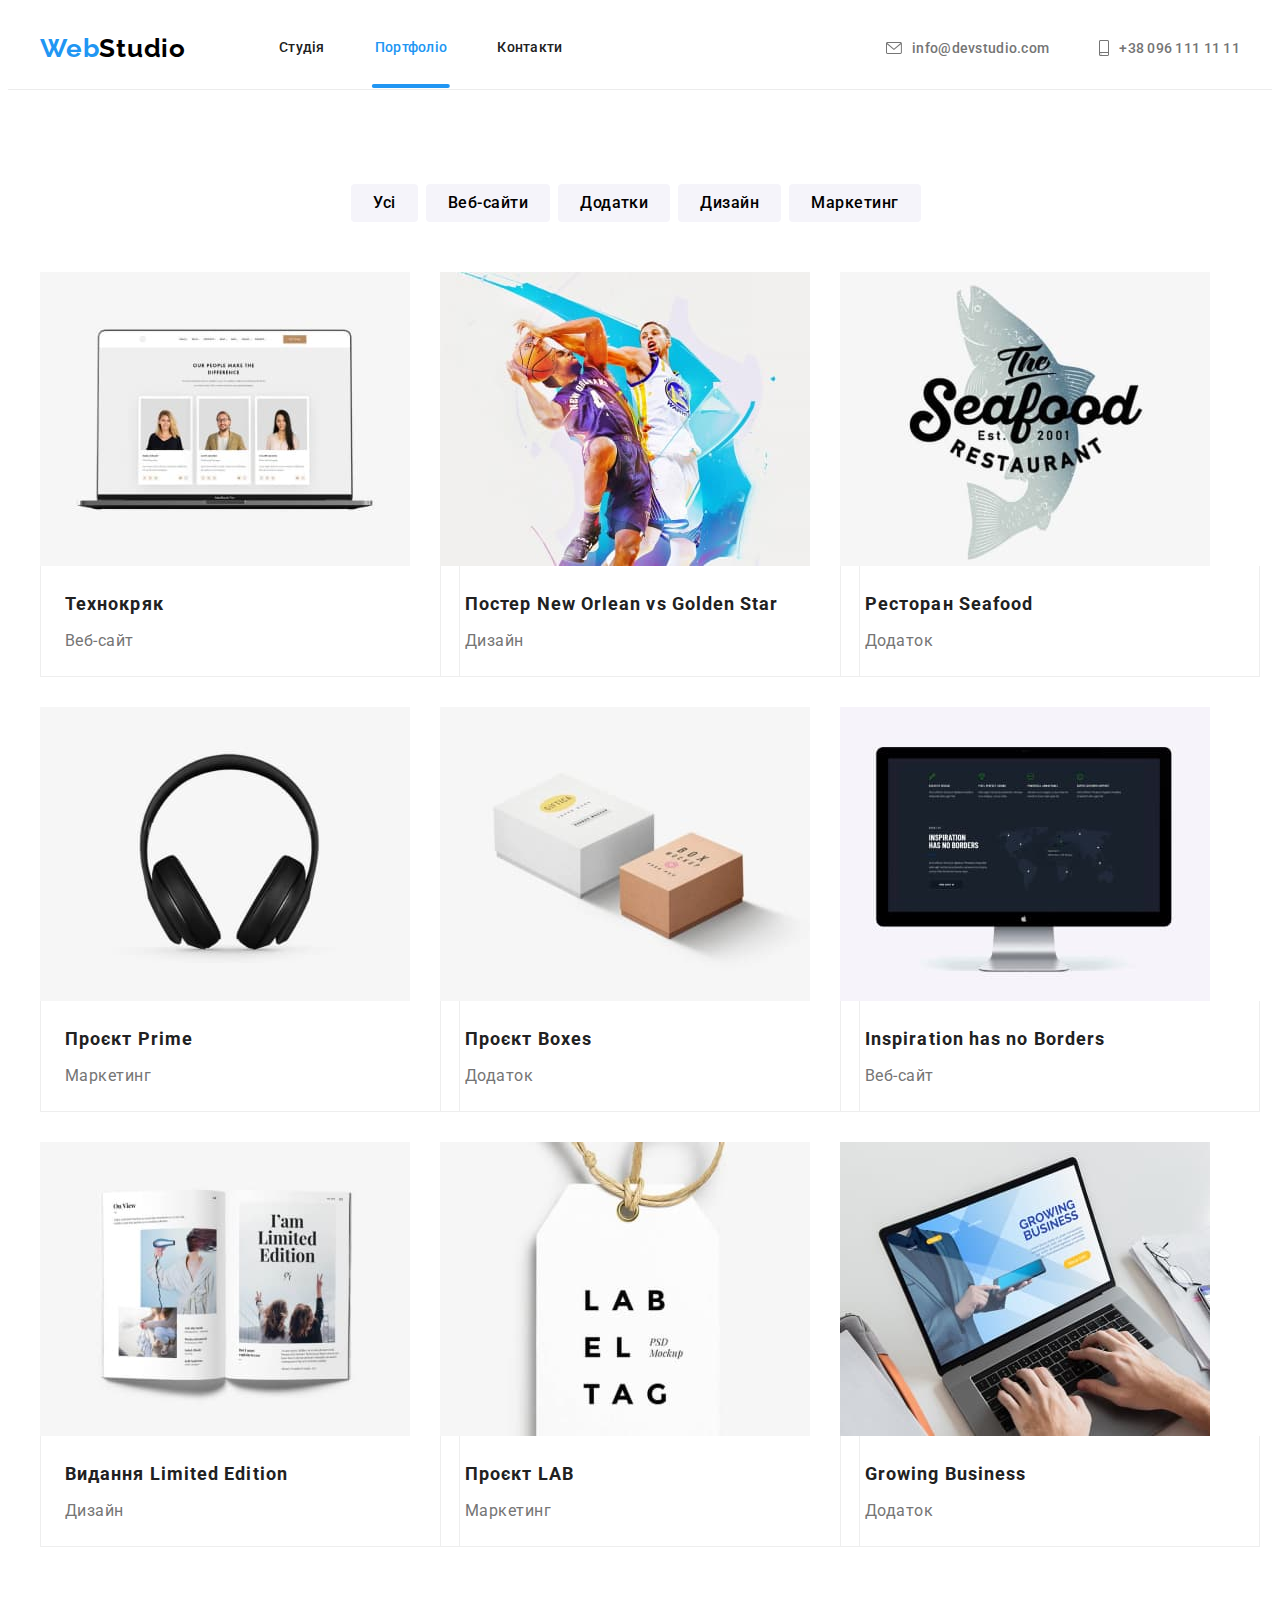
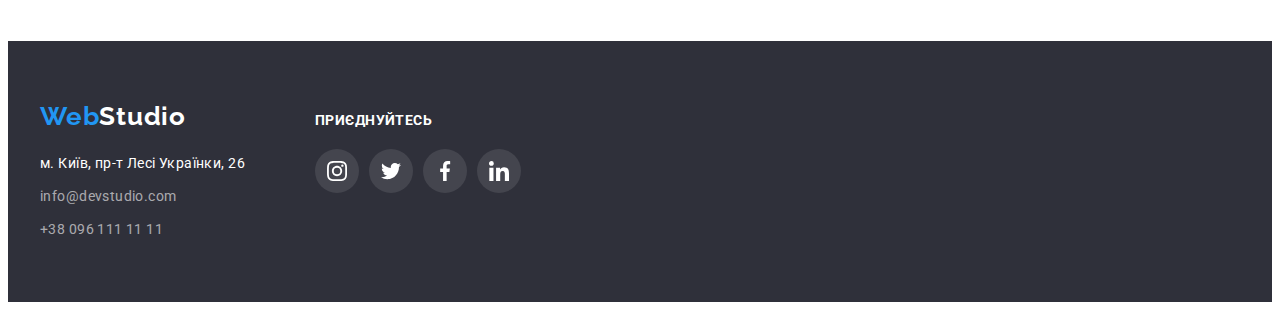
==== portfolio.html @ 520a8cf4 "Initial commit" ====
<!DOCTYPE html>
<html lang="uk">
<head>
    <meta charset="UTF-8">
    <meta http-equiv="X-UA-Compatible" content="IE=edge">
    <meta name="viewport" content="width=device-width, initial-scale=1.0">
    <title>Портфоліо</title>
    <link rel="stylesheet" href="https://cdnjs.cloudflare.com/ajax/libs/modern-normalize/1.1.0/modern-normalize.min.css" integrity="sha512-wpPYUAdjBVSE4KJnH1VR1HeZfpl1ub8YT/NKx4PuQ5NmX2tKuGu6U/JRp5y+Y8XG2tV+wKQpNHVUX03MfMFn9Q==" crossorigin="anonymous" referrerpolicy="no-referrer" />
    <link rel="preconnect" href="https://fonts.gstatic.com" crossorigin>
    <link href="https://fonts.googleapis.com/css2?family=Raleway:wght@700&family=Roboto:wght@400;500;700;900&display=swap" rel="stylesheet">
    <link rel="stylesheet" href="./css/style.css">
</head>
<body>
     <!--------HEADER-------->
<header class="header ">
    <div class="header-container container">
<nav class="nav-container">
<a href="" lang="en" class="link logo"><span class="logo-part">Web</span>Studio</a>
<ul class="list list-nav">
    <li class="list-nav-item"><a href="./index.html" class="link header-link">Студія</a></li>
    <li class="list-nav-item"><a href="./portfolio.html" class="link header-link current">Портфоліо</a></li>
    <li class="list-nav-item"><a href="" class="link header-link ">Контакти</a></li>
</ul>
</nav>
<ul class="list list-header">
    <li class="list-header-item"><a href="mailto:info@devstudio.com" class="link link-auth">
        <svg class="auth-icon" width="16" height="12" aria-label="іконка envelope"> <use href="./icons.svg#envelope"></use></svg>
        info@devstudio.com</a></li>
    <li class="list-header-item"><a href="tel:+380961111111" class="link link-auth">
        <svg class="telefon-icon" width="10" height="16" aria-label="іконка smartfon"> <use href="./icons.svg#smartphone"></use></svg>
        +38 096 111 11 11</a></li>
</ul>
</div>
</header>
        <main>
            <section class="section filter">
            <div class="container container-portfolio">
    <h1 class="vissualy-hidden">Портфоліо</h1>
    <ul class="list list-filter-btn">
        <li class="item-filter"><button class="button button-portfolio" type="button">Усі</button></li>
        <li class="item-filter"><button class="button button-portfolio" type="button">Веб-сайти</button></li>
        <li class="item-filter"><button class="button button-portfolio" type="button">Додатки</button></li>
        <li class="item-filter"><button class="button button-portfolio" type="button">Дизайн</button></li>
        <li class="item-filter"><button class="button button-portfolio" type="button">Маркетинг</button></li>
    </ul>
    <ul class="list list-filter">
        <li class="list-item-filter">
            <div class="filter-thumb">
            <img class="filter-img" src="./image/portfolio/img1.jpg" alt="Веб-сайт" width="370" height="294">
            <div class="overlay">
                <p class="overlay-text">Ресурс пропонує комплексні пропозиції з різним рівнем функціоналу та сервісів. Все це дозволить відвідувачу отримати вичерпні відомості про компанію чи приватну особу.</p>
            </div>
        </div>
           <div class="card-portfolio">
            <h3 class="filter-caption">Технокряк</h3>
            <p class="filter-text">Веб-сайт</p>
        </div>
        </li>
        <li class="list-item-filter">
            <div class="filter-thumb">
            <img class="filter-img" src="./image/portfolio/img2.jpg" alt="Постер"  width="370" height="294">
            <div class="overlay">
                <p class="overlay-text">Ресурс пропонує комплексні пропозиції з різним рівнем функціоналу та сервісів. Все це дозволить відвідувачу отримати вичерпні відомості про компанію чи приватну особу.</p>
            </div>
        </div>
            <div class="card-portfolio">
            <h3 class="filter-caption">Постер <span lang="en"> New Orlean vs Golden Star </span></h3>
            <p class="filter-text">Дизайн</p>
        </div>
        </li>
        <li class="list-item-filter">
            <div class="filter-thumb">
            <img class="filter-img" src="./image/portfolio/img3.jpg" alt="Емблема"  width="370" height="294">
            <div class="overlay">
                <p class="overlay-text">Ресурс пропонує комплексні пропозиції з різним рівнем функціоналу та сервісів. Все це дозволить відвідувачу отримати вичерпні відомості про компанію чи приватну особу.</p>
            </div>
        </div>
            <div class="card-portfolio">
            <h3 class="filter-caption">Ресторан <span lang="en">Seafood</span></h3>
            <p class="filter-text">Додаток</p>
        </div>
        </li>
        <li class="list-item-filter">
            <div class="filter-thumb">
            <img class="filter-img" src="./image/portfolio/img4.jpg" alt="Навушники"  width="370" height="294">
            <div class="overlay">
                <p class="overlay-text">Ресурс пропонує комплексні пропозиції з різним рівнем функціоналу та сервісів. Все це дозволить відвідувачу отримати вичерпні відомості про компанію чи приватну особу.</p>
            </div>
        </div>
            <div class="card-portfolio">
            <h3 class="filter-caption">Проєкт <span lang="en">Prime</span></h3>
            <p class="filter-text">Маркетинг</p>
        </div>
        </li>
        <li class="list-item-filter">
            <div class="filter-thumb">
            <img class="filter-img" src="./image/portfolio/img5.jpg" alt="Книги" width="370" height="294">
            <div class="overlay">
                <p class="overlay-text">Ресурс пропонує комплексні пропозиції з різним рівнем функціоналу та сервісів. Все це дозволить відвідувачу отримати вичерпні відомості про компанію чи приватну особу.</p>
            </div>
        </div>
            <div class="card-portfolio">
            <h3 class="filter-caption">Проєкт  <span lang="en">Boxes</span></h3>
            <p class="filter-text">Додаток</p>
        </div>
        </li>
        <li class="list-item-filter">
            <div class="filter-thumb">
            <img class="filter-img" src="./image/portfolio/img6.jpg" alt="Монітор" width="370" height="294">
            <div class="overlay">
                <p class="overlay-text">Ресурс пропонує комплексні пропозиції з різним рівнем функціоналу та сервісів. Все це дозволить відвідувачу отримати вичерпні відомості про компанію чи приватну особу.</p>
            </div>
        </div>
            <div class="card-portfolio">
            <h3 class="filter-caption" lang="en">Inspiration has no Borders</h3>
            <p class="filter-text">Веб-сайт</p>
        </div>
        </li>
        <li class="list-item-filter">
            <div class="filter-thumb">
            <img class="filter-img" src="./image/portfolio/img7.jpg" alt="Книга" width="370" height="294">
            <div class="overlay">
                <p class="overlay-text">Ресурс пропонує комплексні пропозиції з різним рівнем функціоналу та сервісів. Все це дозволить відвідувачу отримати вичерпні відомості про компанію чи приватну особу.</p>
            </div>
        </div>
            <div class="card-portfolio">
            <h3 class="filter-caption">Видання <span lang="en">Limited Edition</span></h3>
            <p class="filter-text">Дизайн</p>
       </div>
        </li>
        <li class="list-item-filter">
            <div class="filter-thumb">
            <img class="filter-img" src="./image/portfolio/img8.jpg" alt="Фото" width="370" height="294">
            <div class="overlay">
                <p class="overlay-text">Ресурс пропонує комплексні пропозиції з різним рівнем функціоналу та сервісів. Все це дозволить відвідувачу отримати вичерпні відомості про компанію чи приватну особу.</p>
            </div>
        </div>
            <div class="card-portfolio">
            <h3 class="filter-caption">Проєкт <span lang="en">LAB</span></h3>
            <p class="filter-text">Маркетинг</p>
        </div>
        </li>
        <li class="list-item-filter">
            <div class="filter-thumb">
            <img class="filter-img" src="./image/portfolio/img9.jpg" alt="Ноутбук" width="370" height="294">
            <div class="overlay">
                <p class="overlay-text">Ресурс пропонує комплексні пропозиції з різним рівнем функціоналу та сервісів. Все це дозволить відвідувачу отримати вичерпні відомості про компанію чи приватну особу.</p>
            </div>
        </div>
            <div class="card-portfolio">
            <h3 class="filter-caption" lang="en">Growing Business</h3>
            <p class="filter-text">Додаток</p>
        </div>
        </li>
    </ul>
</div>
</section>
</main>
<!----------FOOTER------->
<footer class="footer">
    <div class="container footer-container">
        <div class="adress-container">
    <a href="./index.html" class="link footer-link" lang="en"> <span class="footer-logo">Web</span>Studio</a>
    <address>
        <ul class="list list-footer">
            <li class="list-footer-item"><a class="link footer-link-nav" href="https://goo.gl/maps/DCdvdgWx7HsUr94s7" rel="noopener noreferrer nofollow">м. Київ, пр-т Лесі Українки, 26</a></li>
            <li class="list-footer-item"><a class="link footer-contact" href="mailto:info@devstudio.com">info@devstudio.com</a></li>
            <li class="list-footer-item"><a class="link footer-contact" href="tel:+380961111111">+38 096 111 11 11</a></li>
        </ul>
    </address>
</div>
    <div class="join">
        <p class="text-join">Приєднуйтесь</p>
        <ul class="list list-join">
                <li class="list-item-join">
                    <a class="link link-join" href="" target="_blank"  rel="noopener noreferrer nofollow" aria-label="іконка instagram" >
                        <svg class="icon-join" width="20" height="20" aria-label="іконка instagram"> <use href="./icons.svg#instagram"></use></svg>
                    </a>
                </li>
                <li class="list-item-join">
                    <a class="link link-join" href="" target="_blank"  rel="noopener noreferrer nofollow" aria-label="іконка twiter" >
                        <svg class="icon-join" width="20" height="20" aria-label="іконка twiter"> <use href="./icons.svg#twiter"></use></svg>
                    </a>
                </li>
                <li class="list-item-join">
                    <a class="link link-join" href="" target="_blank"  rel="noopener noreferrer nofollow" aria-label="іконка facebook" >
                        <svg class="icon-join" width="20" height="20" aria-label="іконка facebook"> <use href="./icons.svg#facebook"></use></svg>
                    </a>
                </li>
                <li class="list-item-join">
                    <a class="link link-join" href="" target="_blank"  rel="noopener noreferrer nofollow" aria-label="іконка linkedin" >
                        <svg class="icon-join" width="20" height="20" aria-label="іконка linkedin"> <use href="./icons.svg#linkedin"></use></svg>
                    </a>
                </li>            
         </ul>
    </div>
</div>
</footer>
</body>
</html>
---- css/style.css ----
:root {
    --text-color-light: #ffffff;
    --text-color-dark: #212121;
    --text-color-paragraf: #757575;
    --frame-color: #2F303A;
    --accent-color: #2196F3;
    }
    
    
    body {
    font-family: 'Roboto'; 
    color: var(--text-color-dark); 
    }
    
    
    /* reset start */
    h1,
    h2,
    h3,
    p {
    margin: 0;
    }
    
    
    .link {
    text-decoration: none;
    }
    
    
    .list {
    list-style: none;
    margin: 0;
    padding: 0;
    }
    
    
    img {
    display: block;
   max-width: 100%; 
    height: auto;
    }
    /* reset end */
    
    
    .section {
    padding-top: 94px;
    padding-bottom: 94px;
    }
    
    .container {
    width: 1200px;
    padding-right: 15px;
    padding-left: 15px;
    margin-left: auto;
    margin-right: auto;
    
   /* outline: 2px solid red;
    outline-offset: -2px;*/
    }
    
    button {
    display: inline-block;
    cursor: pointer;
    border: transparent;
    }
    
    
    /*---------HEADER--------*/
    .header {
        border-bottom: 1px solid #ECECEC;
    }
    .header-container{
    display: flex;
   
    }
    .nav-container{
    display: flex; 
    }
    .logo {
    margin-right: 93px;
    align-items: center;
    padding-top: 25px;
    padding-bottom: 25px;
    
    font-family: 'Raleway';
    font-weight: 700;
    font-size: 26px;
    line-height: 1.19;
    letter-spacing: 0.03em;
    color:#000000; 
    }
    .logo-part {
    color: var(--accent-color);
    }
    .list-nav{
        display: flex;
        align-items: center;
        
        }
    .list-nav-item:not(:first-child){
        margin-left: 50px;
        }
    .header-link {
        display: block;
        padding-top: 32px;
        padding-bottom: 32px;

    font-weight: 500;
    font-size: 14px;
    line-height: 1.14;
    letter-spacing: 0.02em;
    color: inherit;

    transition: color 250ms cubic-bezier(0.4,0,0.2,1);
    }
     .current{
        position: relative;
        color: var(--accent-color);
     }
    .header-link:hover,
    .header-link:focus,
    .link-auth:hover,
    .link-auth:focus {
    color: var(--accent-color);
    }
    .current::after{
        content:'';
        position: absolute;
        left: 50%;
        bottom:0;
        transform: translateX(-50%);
        
        display: block;
        width: 108%;
        height: 4px;
        background-color: var(--accent-color);
        border-radius: 2px; 
    }
    .list-header{
    display: flex;
    margin-left: auto;
   align-items: center;

    }
    
    .list-header-item:not(:first-child){
        margin-left: 50px;  
    }
    .list-header-item{
        display: block; 
        align-items: center; 
    }
    
    .link-auth {
    display: flex;   
    padding-top: 32px;
    padding-bottom: 32px;
    align-items: center;
    gap: 10px; 

    font-weight: 500;
    font-size: 14px;
    line-height: 1.14px;
    letter-spacing: 0.02em;
    color: var(--text-color-paragraf);
    }
    .auth-icon{
        fill:currentColor;
    }
    .telefon-icon{
        fill:currentColor;
    }
    
    /*------------HERO-----------*/
    .hero{
        height: 600px;
        max-width: 1600px;
        margin: 0 auto;
        padding-top: 200px;
        padding-bottom: 200px;
        background-image: linear-gradient(to right, rgba(47, 48, 58, 0.4), rgba(47, 48, 58, 0.4)), url(../image/background/img.jpg);
        background-position: center;
        background-repeat: no-repeat;
        background-size: cover;
        background-color: var(--frame-color);   
    }
    .hero-side {
        text-align: center;
    }
    .hero-title {
    margin-bottom: 30px;
    width: 696px;
    margin-right: auto;
    margin-left: auto;
    
    font-weight: 900;
    font-size: 44px;
    line-height: 1.36;
    letter-spacing: 0.06em;
    text-transform: uppercase;
    color: var(--text-color-light); 
    }
    .hero-button {
    border-radius: 4px;
    padding: 10px 32px;
    min-width: 216px;
    border: transparent;
    
    font-family: inherit;
    font-weight: 700;
    font-size: 16px;
    line-height: 1.88;
    align-items: center;
    text-align: center;
    letter-spacing: 0.06em;
    color:var(--text-color-light);
    background:var(--accent-color);

    transition: box-shadow 250ms cubic-bezier(0.4,0,0.2,1);
    }
    .hero-button:hover,
    .hero-button:focus{
    box-shadow: 0px 4px 4px rgba(0, 0, 0, 0.15);
    }
    
    /*------FEATURE---------*/
    .feature {
        padding-bottom: 0;
    }
    .feature-container {
    display: flex;
    }
    .vissualy-hidden{
    position: absolute;
    white-space: nowrap;
    width: 1px;
    height: 1px;
    overflow: hidden;
    border: 0;
    padding: 0;
    clip: rect(0 0 0 0);
    clip-path: inset(50%);
    margin: -1px;
    }
    .list-feature{
    display: flex;
    }
    .list-item-feature{
    width: 270px;
    }
    .list-item-feature:not(:first-child){
    margin-left: 30px;
    }
.feauture-icon{
    display: flex;
    width: 270px;
    height: 120px;
background-color: #F5F4FA;
margin-bottom: 30px;
align-items: center;
justify-content: center;
}

    .item-title-feature {
    margin-bottom: 10px;

    font-size: 14px;
    line-height: 1.14;
    letter-spacing: 0.03em;
    text-transform: uppercase;
    }
    .item-text-feature {
    font-size: 14px;
    line-height: 1.71;
    letter-spacing: 0.03em;
    color: var(--text-color-paragraf);
    }
    
    
    /*-------WORK----------*/
    
    .section-title {
    font-size: 36px;
    line-height: 1.14;
    text-align: center;
    letter-spacing: 0.03em;
    }
    .title-work{
    margin-bottom: 50px;
    }
    .list-work{
    display: flex;
    gap:30px;
    }
.list-item-work{
    position: relative;
    width: 370px;
    
}
.overlay-work{
    position: absolute;
    bottom: 0;
width: 100%;
height: 70px;

display: flex;
align-items: center;
justify-content: center;

background-color: rgba(47, 48, 58, 0.8);;

transition: box-shadow 250ms cubic-bezier(0.4,0,0.2,1), border 250ms cubic-bezier(0.4,0,0.2,1);
}
.overlay-work:hover,
.overlay-work:focus{
    border: 1px solid #000000;
    box-shadow: 0px 4px 4px rgba(0, 0, 0, 0.25);
}
.overlay-work-text{
    font-weight: 700;
    font-size: 14px;
    line-height: 1.14;
    text-align: center;
    letter-spacing: 0.03em;
    text-transform: uppercase;
    color: var(--text-color-light);
    
}
    
    /*--------OUR TEAM--------*/
    .ourteam{
    background-color: #F5F4FA;
    }
    
    .title-ourteam{
    margin-bottom: 50px;
    }
    .list-ourteam{
    display: flex;
    flex-wrap: wrap;
    }
    .list-item-ourteam{
   box-shadow: 0px 4px 4px rgba(0, 0, 0, 0.25);
}
    .card-ourteam{
    padding-top: 30px; 
    padding-bottom: 30px; 
    align-items: center;
        justify-content: center;
        background-color: var(--text-color-light);
    }
    .list-item-ourteam{
        width: 270px;
        border: 1px solid rgba(0, 0, 0, 0.12);  
    border-top: none;
    }
    .list-item-ourteam:not(:first-child){
    margin-left: 30px;
    }
    .item-caption-ourteam {
    margin-bottom: 10px;
    
    font-weight: 500;
    font-size: 16px;
    line-height: 1.19;
    text-align: center;
    letter-spacing: 0.03em;
    }
    .item-text-ourteam{
        margin-bottom:16px;

    font-size: 16px;
    line-height: 1.19;
    text-align: center;
    letter-spacing: 0.03em;
    color: var(--text-color-paragraf); 
    }
    .list-link{
        width: 206px;
        display: flex;
        gap: 10px;
        align-items: center;
        justify-content: center;
        margin: auto;
    }
    .list-item-link{
        width: 44px;
        height: 44px; 
    }
    .link-link{
        display: flex;
        width: 100%;
        height: 100%;
        
        /* background-color: #ffffff; */
        border-radius: 50%;
        align-items: center;
        justify-content: center;
        color:#AFB1B8;
        
        transition: background-color 250ms cubic-bezier(0.4,0,0.2,1), color 250ms cubic-bezier(0.4,0,0.2,1);
    }
    .link-link:hover,
    .link-link:focus{
        background-color: var(--accent-color);
        color: var(--text-color-light);
    }

    .icon-team{
        fill:currentColor;
    }
    /* -------CLIENT------ */
.title-client{
    margin-bottom: 50px;
}

.list-client{
    display: flex;
    gap: 30px;
    align-items: center;
    justify-content: center;
}
.list-item-client{
    display:inline-flex;
    width: 170px;
    height: 92px;
}
.link-client{
    display: flex;
    width: 100%;
    height: 100%;
    border: 1px solid #AFB1B8;
    border-radius: 4px;
    align-items: center;
    justify-content: center; 
    color: #AFB1B8;

    transition: color 250ms cubic-bezier(0.4,0,0.2,1), border 250ms cubic-bezier(0.4,0,0.2,1);
}
.icon-client{
    fill:currentColor;
}
.link-client:hover,
.link-client:focus{
    border: 1px solid #2196F3;
color:#2196F3;
}
    /*-----FOOTER---------*/
    .footer{
    background: var(--frame-color);
    padding-top: 60px;
    padding-bottom: 60px;
    }
    .footer-container{
        display: flex;
        align-items: baseline;
    }
    /* .adress-container{
        width: 271px;
    } */
    .footer-link {
    display: inline-block;
    margin-bottom: 20px;
    
    font-family: 'Raleway';
    font-weight: 700;
    font-size: 26px;
    line-height: 1.19;
    letter-spacing: 0.03em;
    color: var(--text-color-light);
    }
    .footer-logo {
    color: var(--accent-color);
    }
    .list-footer-item:not(:last-child){
    margin-bottom: 9px;
    }
    .footer-link-nav {
    font-style: normal;
    font-size: 14px;
    line-height: 1.71;
    letter-spacing: 0.03em;
    color:var(--text-color-light);
    }
    
    .footer-contact {
    font-style: normal;
    font-size: 14px;
    line-height: 1.71;
    letter-spacing: 0.03em;
    color: rgba(255, 255, 255, 0.6);
    }
    .join{
        margin-left: 70px;
    }
    .text-join{
        margin-bottom: 20px;
        
    font-weight: 700;
    font-size: 14px;
    line-height: 1.14;
    letter-spacing: 0.03em;
    text-transform: uppercase;
    color: var(--text-color-light);
    }
    .list-join{
        display: flex;
        gap: 10px;
        align-items: center;    
    }
    .list-item-join{
        width: 44px;
        height: 44px;
    }
    .link-join{
        display: flex; 
       width: 100%;
       height: 100%;
        background: rgba(255, 255, 255, 0.1);
        border-radius: 50%;
        align-items: center;
        justify-content: center; 
        color:#FFFFFF;

        transition:background-color 250ms cubic-bezier(0.4,0,0.2,1);
    }
    .link-join:hover,
    .link-join:focus{
        background-color: var(--accent-color);
    }
    .icon-join{
        fill:currentColor;
    }

    /*---------MODAL WINDOW------------*/
    .backdrop{
        position: fixed;
        top: 0;
        left: 0;
        width: 100%;
        height: 100%;
        background-color: rgba(0, 0, 0, 0.2);
        backdrop-filter: blur(2px);
        box-shadow: 0px 4px 4px rgba(0, 0, 0, 0.25);
        opacity: 1;
        transition: opacity 250ms cubic-bezier(0.4,0,0.2,1), visibility 250ms cubic-bezier(0.4,0,0.2,1);
    }
    .modal{
        position: absolute;
        top: 50%;
        left: 50%;
        transform: translate(-50%,-50%);
        width: 528px;
        min-height: 581px;
        background-color: var(--text-color-light);
        border-radius: 4px;
    }
    .modal-button{
        position: absolute;
        padding: 6px;
        top: 8px;
        right: 8px;
        width: 30px;
        height: 30px;
        border-radius: 50%;
        border: 1px solid rgba(0, 0, 0, 0.1);
background-color: #FFFFFF;
color:#000000;
    }
    .icon-close{
        fill: currentColor;
    }
    .backdrop.is-hidden{
        opacity: 0;
        visibility: hidden;
        pointer-events: none;
        
    }
    .backdrop.is-hidden.modal{
        opacity: 0;
        transform: translate(-50%,70%);
       
    }

    
    /*---------PORTFOLIO------------*/
   
    .list-filter-btn{
    display: flex;
   justify-content: center;
   margin-bottom: 50px;
    }
    .button-portfolio{
    padding:6px 22px;
   
    font-family: inherit;
    font-weight: 500;
    font-size: 16px;
    line-height: 1.62;
    text-align: center;
    letter-spacing: 0.03em;
    background-color: #F5F4FA;
    border-radius: 4px;

    transition:background-color 250ms cubic-bezier(0.4,0,0.2,1),color 250ms cubic-bezier(0.4,0,0.2,1);
    }
    /* .item-filter:hover,
    .item-filter:focus{
        box-shadow: 0px 3px 1px rgba(0, 0, 0, 0.1), 0px 1px 2px rgba(0, 0, 0, 0.08), 0px 2px 2px rgba(0, 0, 0, 0.12);
    } */
    .item-filter{
    margin-right: 8px;
    }
    
    .button-portfolio:hover,
    .button-portfolio:focus{
    background-color: var(--accent-color);
    color: var(--text-color-light);
    box-shadow: 0px 3px 1px rgba(0, 0, 0, 0.1), 0px 1px 2px rgba(0, 0, 0, 0.08), 0px 2px 2px rgba(0, 0, 0, 0.12);
    }
    .list-filter{
    display: flex;
    flex-wrap: wrap;
    
    }
    .list-item-filter{
       
        width: 370px;
        margin-bottom: 30px;
        margin-right: 30px;

        transition:box-shadow 250ms cubic-bezier(0.4,0,0.2,1);
      
    }
    .list-item-filter:nth-last-child(-n+3){
        margin-bottom: 0px; 
    }
    .list-item-filter:nth-child(3n){
        margin-right: 0px;
    }
    .list-item-filter:hover,
    .list-item-filter:focus{
         box-shadow: 0px 4px 4px rgba(0, 0, 0, 0.25);
    }
    .filter-thumb{
        position: relative;
        overflow: hidden;
    }   
    .overlay{
        position: absolute;
        top: 0;
        left: 0;

        transform:translateY(102%);

        width: 100%;
        height: 100%;
        padding: 63px 24px;
        display: flex;
        align-items: center;
        background-color: rgba(33, 150, 243, 0.9);
        backdrop-filter: blur(2px);

        transition: transform 250ms cubic-bezier(0.4,0,0.2,1);
    }
    .overlay-text{
font-weight: 400;
font-size: 18px;
line-height: 1.56;
letter-spacing: 0.03em;
color: #FFFFFF;

    }
    .list-item-filter:hover .overlay{
        transform:translateY(0); 
          
    }
   .card-portfolio{
    width: 370px;
    padding: 20px 24px; 
    border: 1px solid #EEEEEE;  
    border-top: none;
   }
    
    .filter-caption {
    margin-bottom: 4px;

    font-size: 18px;
    line-height: 2;
    letter-spacing: 0.06em;
    }
    .filter-text {
    font-size: 16px;
    line-height: 1.88;
    letter-spacing: 0.03em;
    color: var(--text-color-paragraf);
    }
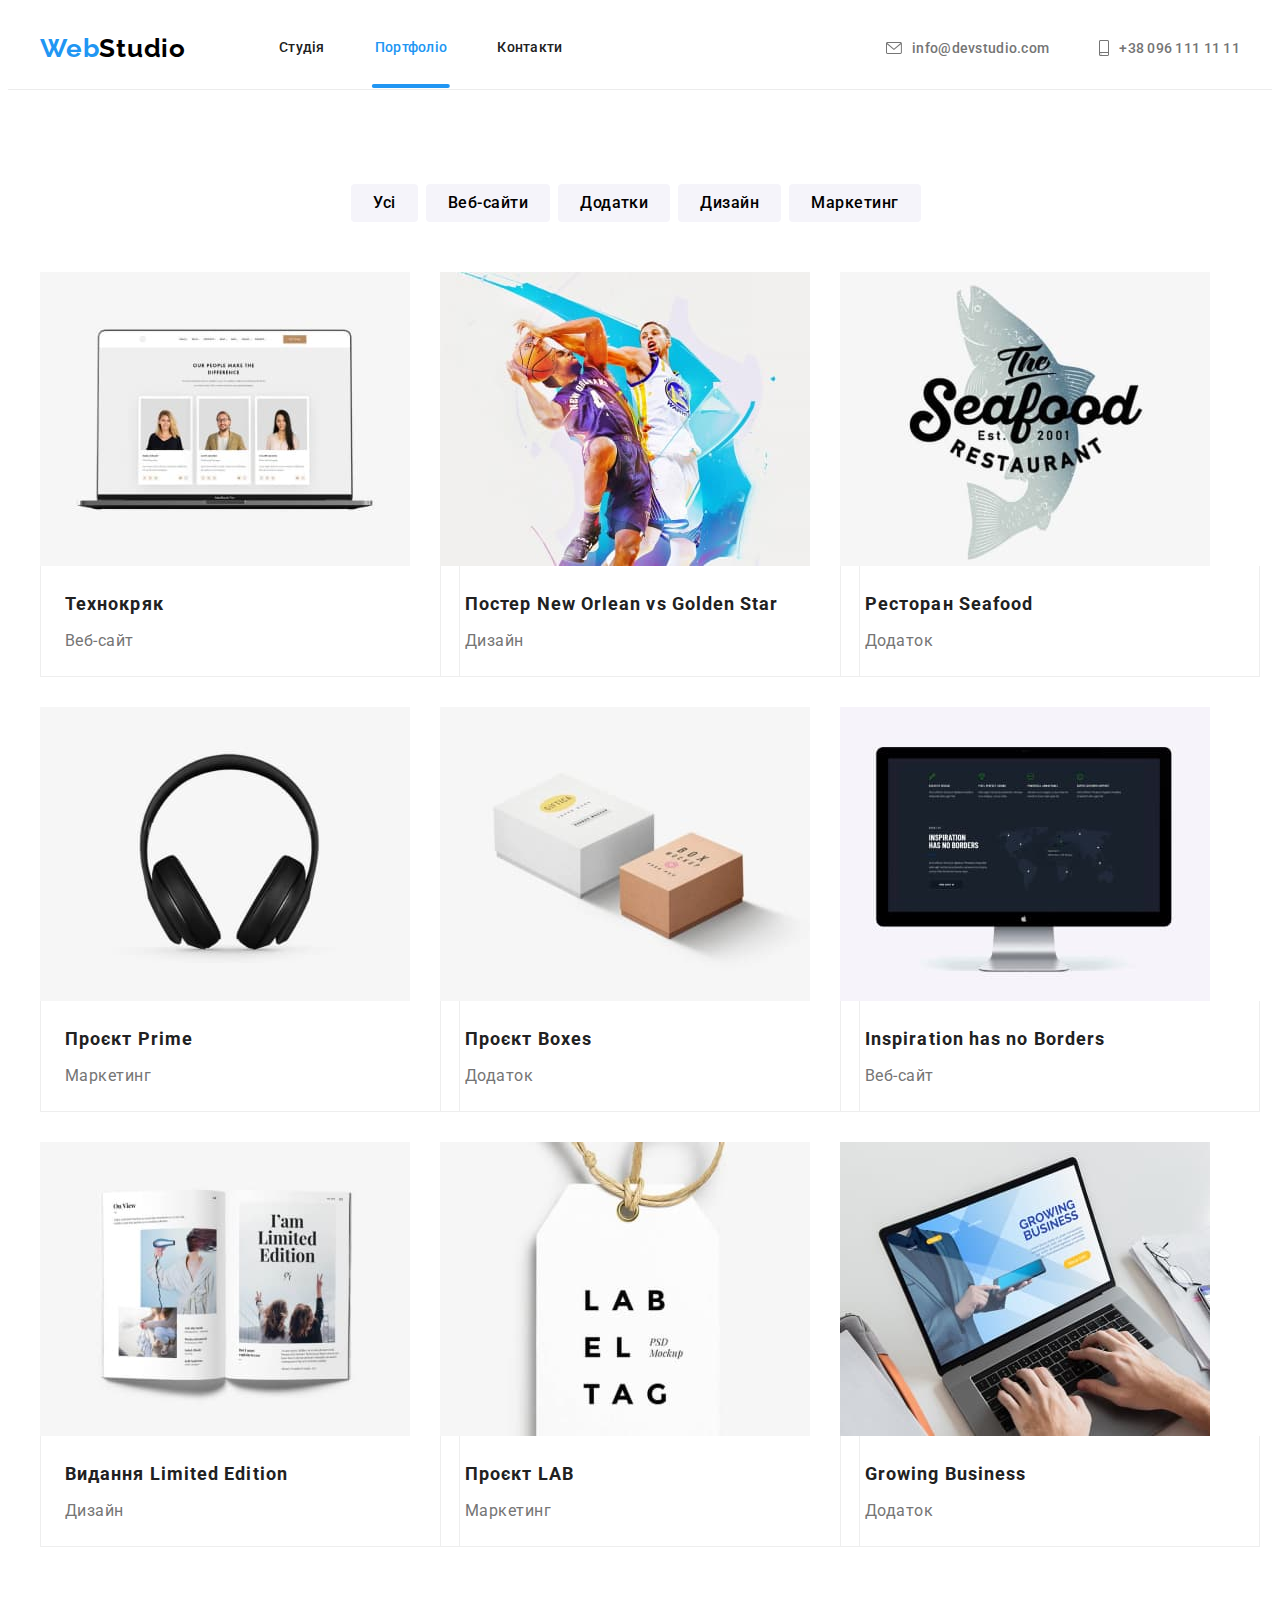
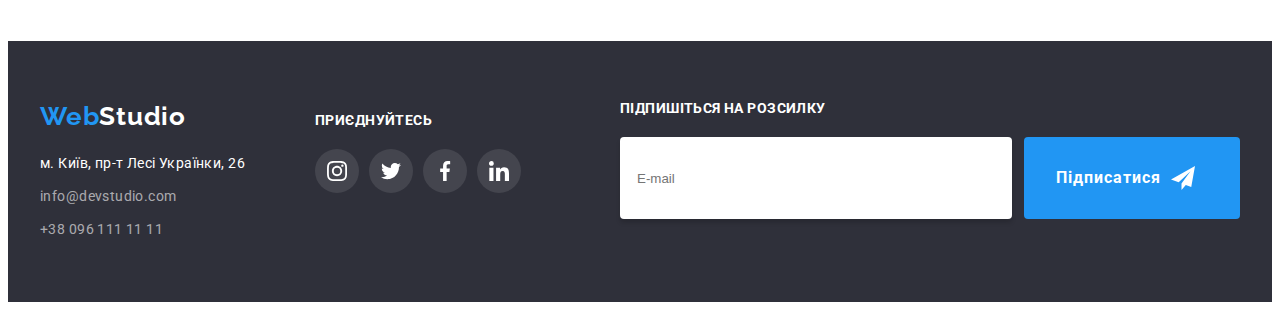
==== commit 54d0c34b: "Чекбокс" ====
--- a/portfolio.html
+++ b/portfolio.html
@@ -194,6 +194,23 @@
                 </li>            
          </ul>
     </div>
+    <div class="container-subscribe">
+        <p class="text-subscribe" >Підпишіться на розсилку</p>
+        <form class="form-subscribe" name="form-subscribe">
+            <label class="group-subscribe">
+            <input  
+                class="field-subscribe" 
+                type="email" 
+                name="user-mail" 
+                placeholder="E-mail"
+                required>
+           <!-- <span class="label-subscribe" lang="en">E-mail</span>  -->
+        </label>
+    <button class="button button-subscribe" type="submit"> Підписатися
+        <svg class="icon-subscribe" width="24" height="24" aria-label="іконка subscribe"> <use href="./icons.svg#icon-icon-send"></use></svg>
+    </button>
+        </form>
+    </div>
 </div>
 </footer>
 </body>
--- a/css/style.css
+++ b/css/style.css
@@ -105,13 +105,13 @@
         padding-top: 32px;
         padding-bottom: 32px;
 
-    font-weight: 500;
-    font-size: 14px;
-    line-height: 1.14;
-    letter-spacing: 0.02em;
-    color: inherit;
-
-    transition: color 250ms cubic-bezier(0.4,0,0.2,1);
+        font-weight: 500;
+        font-size: 14px;
+        line-height: 1.14;
+        letter-spacing: 0.02em;
+        color: inherit;
+
+        transition: color 250ms cubic-bezier(0.4,0,0.2,1);
     }
      .current{
         position: relative;
@@ -452,8 +452,10 @@
     padding-bottom: 60px;
     }
     .footer-container{
+        position: relative;
         display: flex;
         align-items: baseline;
+       
     }
     /* .adress-container{
         width: 271px;
@@ -531,6 +533,64 @@
     .icon-join{
         fill:currentColor;
     }
+    .container-subscribe{
+        position: absolute;
+        right: 15px;
+    }
+    .text-subscribe{ 
+        width: 207px; 
+        margin-bottom: 20px;
+
+        font-weight: 700;
+        font-size: 14px;
+        line-height: 1.14;
+        letter-spacing: 0.03em;
+        text-transform: uppercase;
+        color: #FFFFFF;
+    }
+    .form-subscribe {
+        display: flex;
+        gap: 12px;
+    }
+    .field-subscribe{
+        width: 358px;
+        height: 50px;
+        padding: 15px 16px;
+
+        outline: 1px solid transparent;
+        border: 1px solid rgba(255, 255, 255, 0.3);
+        border-radius: 4px;
+        box-shadow: 0px 4px 4px rgba(0, 0, 0, 0.15);
+    }
+
+    .button-subscribe{
+        gap: 10px;
+        border-radius: 4px;
+        padding: 10px 32px;
+        min-width: 216px;
+        border: transparent;
+
+        font-family: inherit;
+        font-weight: 700;
+        font-size: 16px;
+        line-height: 1.88;
+        display: flex;
+        align-items: center;
+        text-align: center;
+        letter-spacing: 0.06em;
+
+        color:var(--text-color-light);
+        background:var(--accent-color);
+        transition: box-shadow 250ms cubic-bezier(0.4,0,0.2,1);
+    }
+    .button-subscribe:hover,
+    .button-subscribe:focus{
+        box-shadow: 0px 4px 4px rgba(0, 0, 0, 0.15);
+    }
+    .icon-subscribe{
+        fill: currentColor;
+    }
+
 
     /*---------MODAL WINDOW------------*/
     .backdrop{
@@ -549,6 +609,7 @@
         position: absolute;
         top: 50%;
         left: 50%;
+        /* padding: 40px; */
         transform: translate(-50%,-50%);
         width: 528px;
         min-height: 581px;
@@ -564,8 +625,8 @@
         height: 30px;
         border-radius: 50%;
         border: 1px solid rgba(0, 0, 0, 0.1);
-background-color: #FFFFFF;
-color:#000000;
+        background-color: #FFFFFF;
+        color:#000000;
     }
     .icon-close{
         fill: currentColor;
@@ -578,11 +639,172 @@
     }
     .backdrop.is-hidden.modal{
         opacity: 0;
-        transform: translate(-50%,70%);
-       
-    }
-
-    
+        transform: translate(-50%,70%); 
+    }
+    
+    .modal-label{
+        display: block;
+        width: 448px;
+        margin: 40px 40px 12px 40px;
+
+        font-weight: 700;
+        font-size: 20px;
+        line-height: 1.15;
+        text-align: center;
+        letter-spacing: 0.03em;
+        color: #212121;
+    }
+    .modal-form-group{
+       margin-left: 40px;
+       margin-right: 40px;
+       margin-bottom: 20px;
+    }
+    .modal-form-label {
+        display: block;
+        margin-bottom: 4px;
+      
+        font-size: 12px;
+        line-height: 1.17;
+        letter-spacing: 0.01em;
+        color: #757575;
+    }
+    .modal-form-wrapper {
+        position: relative;
+        margin-bottom: 10px;
+    }
+    .modal-form-field {
+        width: 100%;
+        height: 40px;
+        padding-left: 42px;
+        padding-top: 12px;
+        padding-bottom: 12px;
+
+        border: 1px solid rgba(33, 33, 33, 0.2);
+        border-radius: 4px;
+        outline: 1px solid transparent;
+        transition: outline 250ms cubic-bezier(0.4,0,0.2,1);
+    }
+    .modal-form-field:focus {
+        outline-color: var(--accent-color);
+    }
+    .icon-form {
+        position: absolute;
+        top: 50%;
+        left: 12px;
+        transform: translateY(-50%);
+
+    }
+    .modal-form-field:focus + .icon-form {
+        fill: var(--accent-color);
+    }
+    .modal-form-message{
+        width: 100%;
+        height: 120px;
+        padding: 16px 12px;
+
+        resize: none;
+
+        font-size: 12px;
+        line-height: 1.17;
+        letter-spacing: 0.01em;
+        color: rgba(117, 117, 117, 0.5);
+
+        border: 1px solid rgba(33, 33, 33, 0.2);
+        border-radius: 4px;
+        outline:  1px solid transparent;
+        transition: outline 250ms cubic-bezier(0.4,0,0.2,1);
+    
+    }
+
+    .modal-form-message:focus{
+        outline-color: var(--accent-color); 
+    }
+    .modal-form-message:focus::placeholder{
+        opacity: 0;
+    }
+    .modal-form-agreement{
+        position: relative;
+        display: flex;
+        justify-content: center;
+        align-items: center;
+        gap: 7px;
+        margin-left: 54px;
+        margin-bottom: 30px;
+        width: 423px;
+        padding: 0;
+    }
+    .agreement-label{
+        font-size: 14px;
+        line-height: 1.71;
+        letter-spacing: 0.03em;
+        color:var(--text-color-paragraf);
+    }
+    .link-agreement{
+        text-decoration-line: underline;
+        text-underline-offset: 3px;
+        color: #2196F3;
+        text-shadow: 0px 4px 4px rgba(0, 0, 0, 0.25);
+    }
+    .modal-form-checkbox{
+        display: block;
+        position: absolute;
+        appearance: none;
+        width: 16px;
+        height: 15px;
+        left: 0;
+
+        outline:  1px solid transparent;
+        outline-offset: -2px;
+        border: 1px solid #000000;
+        border-radius: 2px;
+        box-shadow: 0px 4px 4px rgba(0, 0, 0, 0.25);
+        transition: outline-color 250ms cubic-bezier(0.4,0,0.2,1), background-color 250ms cubic-bezier(0.4,0,0.2,1);;
+    }
+    .modal-form-checkbox:checked{
+        background-color: var(--accent-color);
+        outline-color: var(--accent-color);
+        /* background-image: url("data:image/svg+xml,%3Csvg width='13' height='10' viewBox='0 0 13 10' fill='none' xmlns='http://www.w3.org/2000/svg'%3E%3Cpath d='M1.95703 4.75166L1.88825 4.68604L1.81923 4.75141L0.93123 5.59258L0.854858 5.66492L0.930974 5.73753L4.42671 9.07236L4.49574 9.1382L4.56476 9.07236L12.069 1.91352L12.1449 1.84116L12.069 1.76881L11.1873 0.927644L11.1183 0.861826L11.0493 0.927611L4.49577 7.17353L1.95703 4.75166Z' fill='white' stroke='white' stroke-width='0.2'/%3E%3C/svg%3E"); */
+    }
+    .icon-checkbox{
+        display: block;
+        position: absolute;
+        top: 50%;
+        left: 3px;
+        transform: translateY(-50%);
+
+        opacity: 0;
+        pointer-events: none;
+        transition: opacity 250ms cubic-bezier(0.4,0,0.2,1);
+    }
+    .modal-form-checkbox:checked + .icon-checkbox{
+        opacity: 1;   
+    }
+    .modal-form-button{
+        display: flex;
+        align-items: center;
+       justify-content: center;
+       margin-left: 164px;
+
+        border-radius: 4px;
+        padding: 10px 52px;
+        min-width: 200px;
+        border: transparent;
+
+        font-family: inherit;
+        font-weight: 700;
+        font-size: 16px;
+        line-height: 1.88;
+        text-align: center;
+        letter-spacing: 0.06em;
+
+        color:var(--text-color-light);
+        background:var(--accent-color);
+        transition: box-shadow 250ms cubic-bezier(0.4,0,0.2,1);
+    }
+    .button-subscribe:hover,
+    .button-subscribe:focus{
+    box-shadow: 0px 4px 4px rgba(0, 0, 0, 0.15);
+    }
     /*---------PORTFOLIO------------*/
    
     .list-filter-btn{
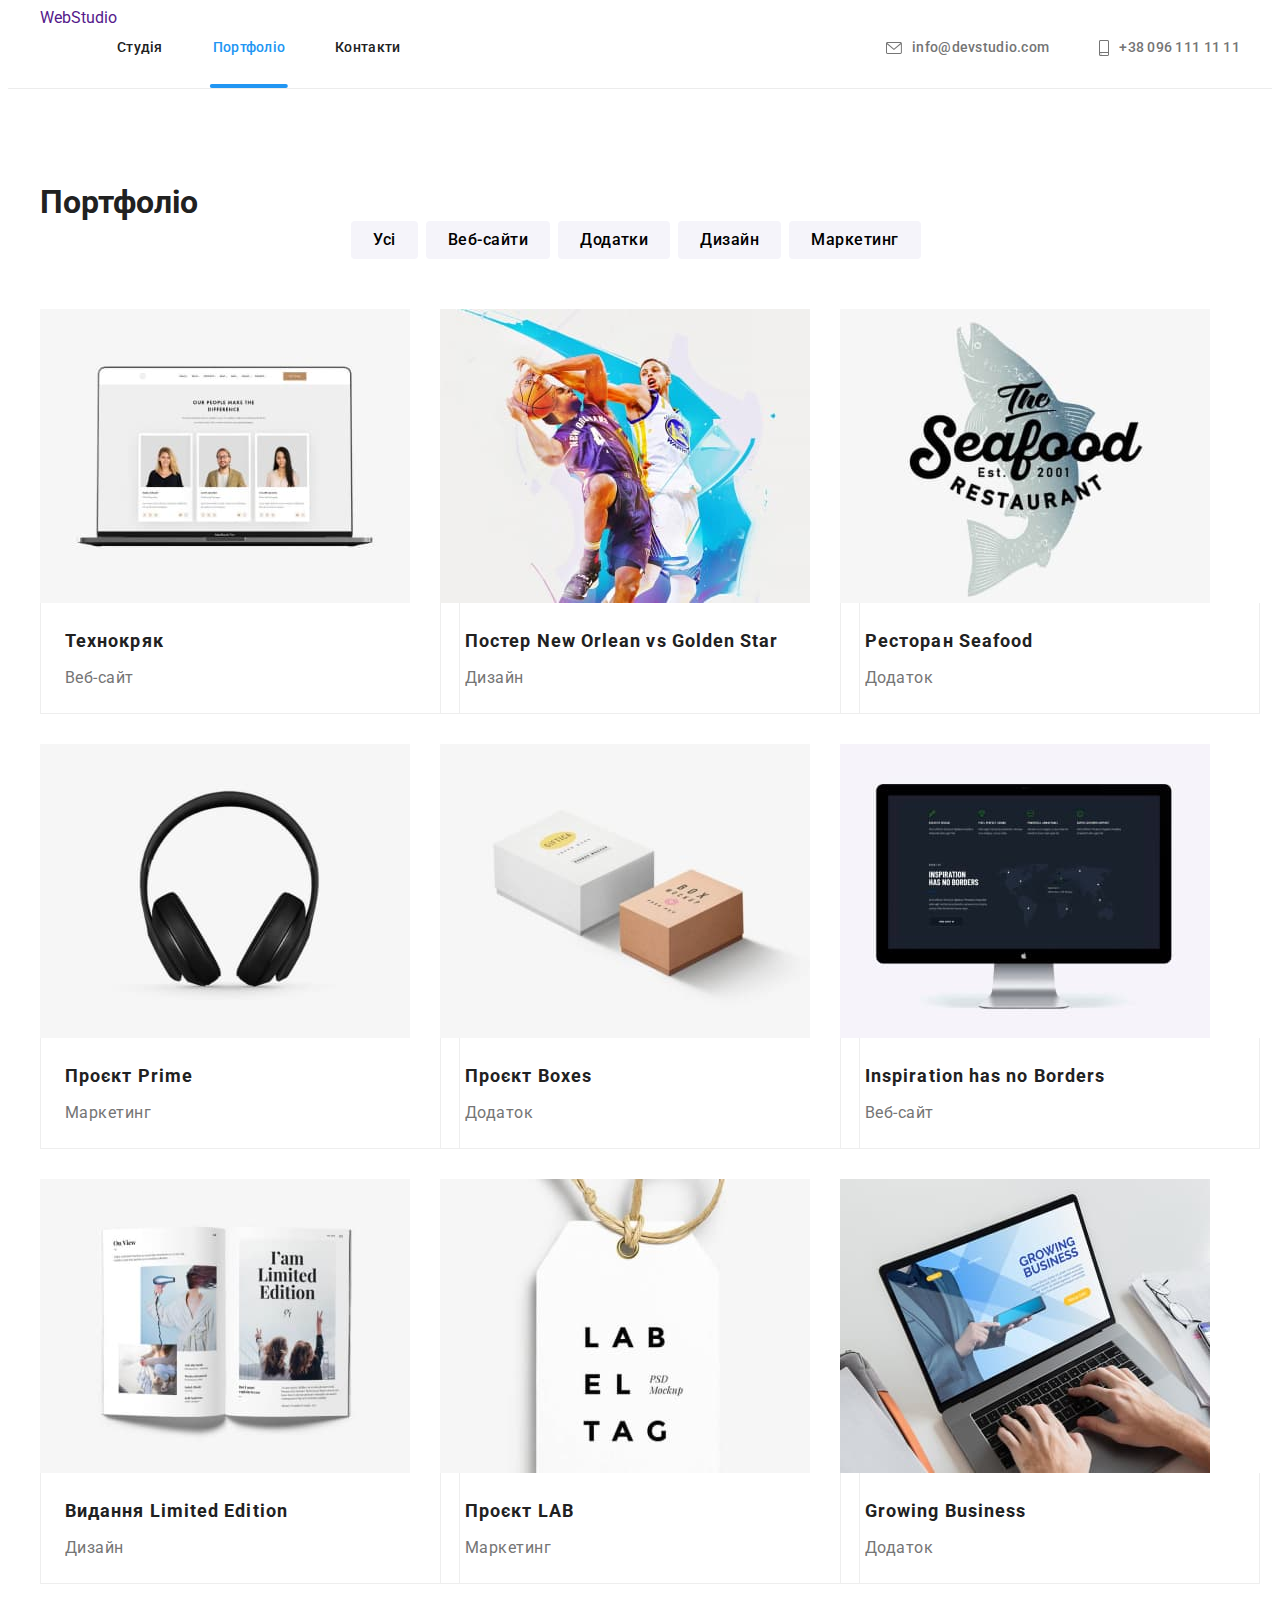
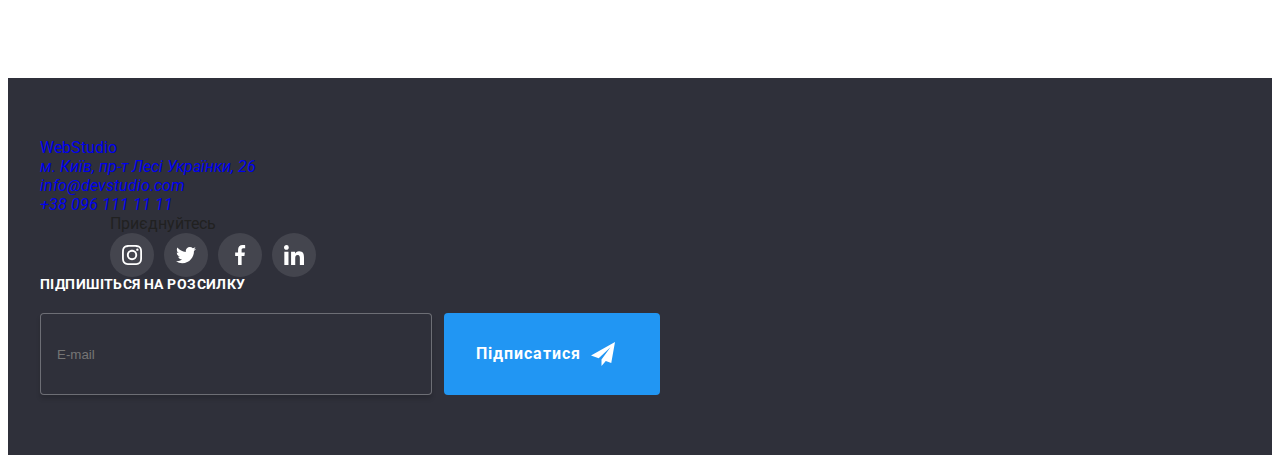
==== commit 5e80254e: "BEM в index.html" ====
--- a/portfolio.html
+++ b/portfolio.html
@@ -12,22 +12,22 @@
 </head>
 <body>
      <!--------HEADER-------->
-<header class="header ">
-    <div class="header-container container">
-<nav class="nav-container">
-<a href="" lang="en" class="link logo"><span class="logo-part">Web</span>Studio</a>
-<ul class="list list-nav">
-    <li class="list-nav-item"><a href="./index.html" class="link header-link">Студія</a></li>
-    <li class="list-nav-item"><a href="./portfolio.html" class="link header-link current">Портфоліо</a></li>
-    <li class="list-nav-item"><a href="" class="link header-link ">Контакти</a></li>
+     <header class="header">
+        <div class="header__container container">
+    <nav class="nav">
+    <a href="" lang="en" class="link logo"><span class="logo__part">Web</span>Studio</a>
+    <ul class="list__nav list ">
+    <li class="nav__item"><a href="./index.html" class="nav__link link">Студія</a></li>
+    <li class="nav__item"><a href="./portfolio.html" class="nav__link nav__link-current link">Портфоліо</a></li>
+    <li class="nav__item"><a href="" class="nav__link link ">Контакти</a></li>
 </ul>
 </nav>
-<ul class="list list-header">
-    <li class="list-header-item"><a href="mailto:info@devstudio.com" class="link link-auth">
-        <svg class="auth-icon" width="16" height="12" aria-label="іконка envelope"> <use href="./icons.svg#envelope"></use></svg>
+<ul class="header__list list">
+    <li class="header__item"><a href="mailto:info@devstudio.com" class="header__link link">
+        <svg class="header__icon" width="16" height="12" aria-label="іконка envelope"> <use href="./icons.svg#envelope"></use></svg>
         info@devstudio.com</a></li>
-    <li class="list-header-item"><a href="tel:+380961111111" class="link link-auth">
-        <svg class="telefon-icon" width="10" height="16" aria-label="іконка smartfon"> <use href="./icons.svg#smartphone"></use></svg>
+    <li class="header__item"><a href="tel:+380961111111" class="header__link link">
+        <svg class="header__icon" width="10" height="16" aria-label="іконка smartfon"> <use href="./icons.svg#smartphone"></use></svg>
         +38 096 111 11 11</a></li>
 </ul>
 </div>
--- a/css/style.css
+++ b/css/style.css
@@ -36,7 +36,7 @@
     
     img {
     display: block;
-   max-width: 100%; 
+    max-width: 100%; 
     height: auto;
     }
     /* reset end */
@@ -64,19 +64,24 @@
     border: transparent;
     }
     
+    .section__title {
+        font-size: 36px;
+        line-height: 1.14;
+        text-align: center;
+        letter-spacing: 0.03em;
+        }
     
     /*---------HEADER--------*/
     .header {
-        border-bottom: 1px solid #ECECEC;
-    }
-    .header-container{
-    display: flex;
-   
-    }
-    .nav-container{
+    border-bottom: 1px solid #ECECEC;
+    }
+    .header__container{
+    display: flex;
+    }
+    .nav{
     display: flex; 
     }
-    .logo {
+    .nav__logo {
     margin-right: 93px;
     align-items: center;
     padding-top: 25px;
@@ -89,69 +94,65 @@
     letter-spacing: 0.03em;
     color:#000000; 
     }
-    .logo-part {
+    .nav__logo-part {
     color: var(--accent-color);
     }
-    .list-nav{
-        display: flex;
-        align-items: center;
+    .list__nav{
+    display: flex;
+    align-items: center;    
+    }
+    .nav__item:not(:first-child){
+    margin-left: 50px;
+    }
+    .nav__link {
+    display: block;
+    padding-top: 32px;
+    padding-bottom: 32px;
+
+    font-weight: 500;
+    font-size: 14px;
+    line-height: 1.14;
+    letter-spacing: 0.02em;
+    color: inherit;
+
+    transition: color 250ms cubic-bezier(0.4,0,0.2,1);
+    }
+    .nav__link-current{
+    position: relative;
+    color: var(--accent-color);
+    }
+    .nav__link:hover,
+    .nav__link:focus{
+    color: var(--accent-color);
+    }
+    .nav__link-current::after{
+    content:'';
+    position: absolute;
+    left: 50%;
+    bottom:0;
+    transform: translateX(-50%);
         
-        }
-    .list-nav-item:not(:first-child){
-        margin-left: 50px;
-        }
-    .header-link {
-        display: block;
-        padding-top: 32px;
-        padding-bottom: 32px;
-
-        font-weight: 500;
-        font-size: 14px;
-        line-height: 1.14;
-        letter-spacing: 0.02em;
-        color: inherit;
-
-        transition: color 250ms cubic-bezier(0.4,0,0.2,1);
-    }
-     .current{
-        position: relative;
-        color: var(--accent-color);
-     }
-    .header-link:hover,
-    .header-link:focus,
-    .link-auth:hover,
-    .link-auth:focus {
-    color: var(--accent-color);
-    }
-    .current::after{
-        content:'';
-        position: absolute;
-        left: 50%;
-        bottom:0;
-        transform: translateX(-50%);
-        
-        display: block;
-        width: 108%;
-        height: 4px;
-        background-color: var(--accent-color);
-        border-radius: 2px; 
-    }
-    .list-header{
+    display: block;
+    width: 108%;
+    height: 4px;
+    background-color: var(--accent-color);
+    border-radius: 2px; 
+    }
+    .header__list{
     display: flex;
     margin-left: auto;
-   align-items: center;
-
-    }
-    
-    .list-header-item:not(:first-child){
-        margin-left: 50px;  
-    }
-    .list-header-item{
-        display: block; 
-        align-items: center; 
-    }
-    
-    .link-auth {
+    align-items: center;
+    }
+    
+    .header__item:not(:first-child){
+    margin-left: 50px;  
+    }
+    .header__item{
+    display: block; 
+    align-items: center; 
+    }
+    
+    .header__link {
     display: flex;   
     padding-top: 32px;
     padding-bottom: 32px;
@@ -164,30 +165,32 @@
     letter-spacing: 0.02em;
     color: var(--text-color-paragraf);
     }
-    .auth-icon{
-        fill:currentColor;
-    }
-    .telefon-icon{
-        fill:currentColor;
-    }
+    .header__link:hover,
+    .header__link:focus {
+    color: var(--accent-color);
+    }
+    .header__icon{
+    fill:currentColor;
+    }
+    
     
     /*------------HERO-----------*/
     .hero{
-        height: 600px;
-        max-width: 1600px;
-        margin: 0 auto;
-        padding-top: 200px;
-        padding-bottom: 200px;
-        background-image: linear-gradient(to right, rgba(47, 48, 58, 0.4), rgba(47, 48, 58, 0.4)), url(../image/background/img.jpg);
-        background-position: center;
-        background-repeat: no-repeat;
-        background-size: cover;
-        background-color: var(--frame-color);   
-    }
-    .hero-side {
-        text-align: center;
-    }
-    .hero-title {
+    height: 600px;
+    max-width: 1600px;
+    margin: 0 auto;
+    padding-top: 200px;
+    padding-bottom: 200px;
+    background-image: linear-gradient(to right, rgba(47, 48, 58, 0.4), rgba(47, 48, 58, 0.4)), url(../image/background/img.jpg);
+    background-position: center;
+    background-repeat: no-repeat;
+    background-size: cover;
+    background-color: var(--frame-color);   
+    }
+    .hero__side {
+    text-align: center;
+    }
+    .hero__title {
     margin-bottom: 30px;
     width: 696px;
     margin-right: auto;
@@ -200,7 +203,7 @@
     text-transform: uppercase;
     color: var(--text-color-light); 
     }
-    .hero-button {
+    .hero__button {
     border-radius: 4px;
     padding: 10px 32px;
     min-width: 216px;
@@ -225,12 +228,12 @@
     
     /*------FEATURE---------*/
     .feature {
-        padding-bottom: 0;
-    }
-    .feature-container {
-    display: flex;
-    }
-    .vissualy-hidden{
+    padding-bottom: 0;
+    }
+    .feature__container {
+    display: flex;
+    }
+    .feature__title-vissualy-hidden{
     position: absolute;
     white-space: nowrap;
     width: 1px;
@@ -242,26 +245,26 @@
     clip-path: inset(50%);
     margin: -1px;
     }
-    .list-feature{
-    display: flex;
-    }
-    .list-item-feature{
+    .feature__list{
+    display: flex;
+    }
+    .feature__item{
     width: 270px;
     }
-    .list-item-feature:not(:first-child){
+    .feature__item:not(:first-child){
     margin-left: 30px;
     }
-.feauture-icon{
+    .feauture__icon{
     display: flex;
     width: 270px;
     height: 120px;
-background-color: #F5F4FA;
-margin-bottom: 30px;
-align-items: center;
-justify-content: center;
-}
-
-    .item-title-feature {
+    background-color: #F5F4FA;
+    margin-bottom: 30px;
+    align-items: center;
+    justify-content: center;
+    }
+
+    .feature__undertitle {
     margin-bottom: 10px;
 
     font-size: 14px;
@@ -269,7 +272,7 @@
     letter-spacing: 0.03em;
     text-transform: uppercase;
     }
-    .item-text-feature {
+    .feature__text {
     font-size: 14px;
     line-height: 1.71;
     letter-spacing: 0.03em;
@@ -279,44 +282,37 @@
     
     /*-------WORK----------*/
     
-    .section-title {
-    font-size: 36px;
-    line-height: 1.14;
-    text-align: center;
-    letter-spacing: 0.03em;
-    }
-    .title-work{
+    .work__title{
     margin-bottom: 50px;
     }
-    .list-work{
+    .work__list{
     display: flex;
     gap:30px;
     }
-.list-item-work{
+    .work__item{
     position: relative;
     width: 370px;
-    
-}
-.overlay-work{
+    }
+    .work__overlay{
     position: absolute;
     bottom: 0;
-width: 100%;
-height: 70px;
-
-display: flex;
-align-items: center;
-justify-content: center;
-
-background-color: rgba(47, 48, 58, 0.8);;
-
-transition: box-shadow 250ms cubic-bezier(0.4,0,0.2,1), border 250ms cubic-bezier(0.4,0,0.2,1);
-}
-.overlay-work:hover,
-.overlay-work:focus{
+    width: 100%;
+    height: 70px;
+
+    display: flex;
+    align-items: center;
+    justify-content: center;
+
+    background-color: rgba(47, 48, 58, 0.8);;
+
+    transition: box-shadow 250ms cubic-bezier(0.4,0,0.2,1), border 250ms cubic-bezier(0.4,0,0.2,1);
+    }
+    .work__overlay:hover,
+    .work__overlay:focus{
     border: 1px solid #000000;
     box-shadow: 0px 4px 4px rgba(0, 0, 0, 0.25);
-}
-.overlay-work-text{
+    }
+    .work__text{
     font-weight: 700;
     font-size: 14px;
     line-height: 1.14;
@@ -324,40 +320,38 @@
     letter-spacing: 0.03em;
     text-transform: uppercase;
     color: var(--text-color-light);
-    
-}
+    }
     
     /*--------OUR TEAM--------*/
     .ourteam{
     background-color: #F5F4FA;
     }
     
-    .title-ourteam{
+    .ourteam__title{
     margin-bottom: 50px;
     }
-    .list-ourteam{
+    .ourteam__list{
     display: flex;
     flex-wrap: wrap;
     }
-    .list-item-ourteam{
-   box-shadow: 0px 4px 4px rgba(0, 0, 0, 0.25);
-}
-    .card-ourteam{
+    .ourteam__item{
+    width: 270px;
+    border: 1px solid rgba(0, 0, 0, 0.12);  
+    border-top: none;
+    box-shadow: 0px 4px 4px rgba(0, 0, 0, 0.25);
+    }
+    .ourteam__item:not(:first-child){
+    margin-left: 30px;
+    }
+    .ourteam__card{
     padding-top: 30px; 
     padding-bottom: 30px; 
     align-items: center;
-        justify-content: center;
-        background-color: var(--text-color-light);
-    }
-    .list-item-ourteam{
-        width: 270px;
-        border: 1px solid rgba(0, 0, 0, 0.12);  
-    border-top: none;
-    }
-    .list-item-ourteam:not(:first-child){
-    margin-left: 30px;
-    }
-    .item-caption-ourteam {
+    justify-content: center;
+    background-color: var(--text-color-light);
+    }
+    
+    .ourteam__undertitle {
     margin-bottom: 10px;
     
     font-weight: 500;
@@ -366,8 +360,8 @@
     text-align: center;
     letter-spacing: 0.03em;
     }
-    .item-text-ourteam{
-        margin-bottom:16px;
+    .ourteam__text{
+    margin-bottom:16px;
 
     font-size: 16px;
     line-height: 1.19;
@@ -375,57 +369,57 @@
     letter-spacing: 0.03em;
     color: var(--text-color-paragraf); 
     }
-    .list-link{
-        width: 206px;
-        display: flex;
-        gap: 10px;
-        align-items: center;
-        justify-content: center;
-        margin: auto;
-    }
-    .list-item-link{
-        width: 44px;
-        height: 44px; 
-    }
-    .link-link{
-        display: flex;
-        width: 100%;
-        height: 100%;
+    .social{
+    width: 206px;
+    display: flex;
+    gap: 10px;
+    align-items: center;
+    justify-content: center;
+    margin: auto;
+    }
+    .social__item{
+    width: 44px;
+    height: 44px; 
+    }
+    .social__link{
+    display: flex;
+    width: 100%;
+    height: 100%;
         
         /* background-color: #ffffff; */
-        border-radius: 50%;
-        align-items: center;
-        justify-content: center;
-        color:#AFB1B8;
+    border-radius: 50%;
+    align-items: center;
+    justify-content: center;
+    color:#AFB1B8;
         
-        transition: background-color 250ms cubic-bezier(0.4,0,0.2,1), color 250ms cubic-bezier(0.4,0,0.2,1);
-    }
-    .link-link:hover,
-    .link-link:focus{
-        background-color: var(--accent-color);
-        color: var(--text-color-light);
-    }
-
-    .icon-team{
-        fill:currentColor;
+    transition: background-color 250ms cubic-bezier(0.4,0,0.2,1), color 250ms cubic-bezier(0.4,0,0.2,1);
+    }
+    .social__link:hover,
+    .social__link:focus{
+    background-color: var(--accent-color);
+    color: var(--text-color-light);
+    }
+
+    .social__icon{
+    fill:currentColor;
     }
     /* -------CLIENT------ */
-.title-client{
+    .client__title{
     margin-bottom: 50px;
-}
-
-.list-client{
+    }
+
+    .client__list{
     display: flex;
     gap: 30px;
     align-items: center;
     justify-content: center;
-}
-.list-item-client{
+    }
+    .client__item{
     display:inline-flex;
     width: 170px;
     height: 92px;
-}
-.link-client{
+    }
+    .client__link{
     display: flex;
     width: 100%;
     height: 100%;
@@ -436,22 +430,22 @@
     color: #AFB1B8;
 
     transition: color 250ms cubic-bezier(0.4,0,0.2,1), border 250ms cubic-bezier(0.4,0,0.2,1);
-}
-.icon-client{
+    }
+    .client__icon{
     fill:currentColor;
-}
-.link-client:hover,
-.link-client:focus{
+    }
+    .client__link:hover,
+    .client__link:focus{
     border: 1px solid #2196F3;
-color:#2196F3;
-}
+    color:#2196F3;
+    }
     /*-----FOOTER---------*/
     .footer{
     background: var(--frame-color);
     padding-top: 60px;
     padding-bottom: 60px;
     }
-    .footer-container{
+    .footer__container{
         position: relative;
         display: flex;
         align-items: baseline;
@@ -460,7 +454,7 @@
     /* .adress-container{
         width: 271px;
     } */
-    .footer-link {
+    .footer__logo {
     display: inline-block;
     margin-bottom: 20px;
     
@@ -471,13 +465,13 @@
     letter-spacing: 0.03em;
     color: var(--text-color-light);
     }
-    .footer-logo {
+    .footer__logo-part {
     color: var(--accent-color);
     }
-    .list-footer-item:not(:last-child){
+    .footer__item:not(:last-child){
     margin-bottom: 9px;
     }
-    .footer-link-nav {
+    .footer__link-nav {
     font-style: normal;
     font-size: 14px;
     line-height: 1.71;
@@ -485,7 +479,7 @@
     color:var(--text-color-light);
     }
     
-    .footer-contact {
+    .footer__link-contact {
     font-style: normal;
     font-size: 14px;
     line-height: 1.71;
@@ -493,10 +487,10 @@
     color: rgba(255, 255, 255, 0.6);
     }
     .join{
-        margin-left: 70px;
-    }
-    .text-join{
-        margin-bottom: 20px;
+    margin-left: 70px;
+    }
+    .join__text{
+    margin-bottom: 20px;
         
     font-weight: 700;
     font-size: 14px;
@@ -506,221 +500,227 @@
     color: var(--text-color-light);
     }
     .list-join{
-        display: flex;
-        gap: 10px;
-        align-items: center;    
+    display: flex;
+    gap: 10px;
+    align-items: center;    
     }
     .list-item-join{
-        width: 44px;
-        height: 44px;
+    width: 44px;
+    height: 44px;
     }
     .link-join{
-        display: flex; 
-       width: 100%;
-       height: 100%;
-        background: rgba(255, 255, 255, 0.1);
-        border-radius: 50%;
-        align-items: center;
-        justify-content: center; 
-        color:#FFFFFF;
-
-        transition:background-color 250ms cubic-bezier(0.4,0,0.2,1);
+    display: flex; 
+    width: 100%;
+    height: 100%;
+    background: rgba(255, 255, 255, 0.1);
+    border-radius: 50%;
+    align-items: center;
+    justify-content: center; 
+    color:#FFFFFF;
+
+    transition:background-color 250ms cubic-bezier(0.4,0,0.2,1);
     }
     .link-join:hover,
     .link-join:focus{
-        background-color: var(--accent-color);
+    background-color: var(--accent-color);
     }
     .icon-join{
-        fill:currentColor;
+    fill:currentColor;
     }
     .container-subscribe{
-        position: absolute;
-        right: 15px;
+    margin-left: auto;
     }
     .text-subscribe{ 
-        width: 207px; 
-        margin-bottom: 20px;
-
-        font-weight: 700;
-        font-size: 14px;
-        line-height: 1.14;
-        letter-spacing: 0.03em;
-        text-transform: uppercase;
-        color: #FFFFFF;
+    width: 207px; 
+    margin-bottom: 20px;
+
+    font-weight: 700;
+    font-size: 14px;
+    line-height: 1.14;
+    letter-spacing: 0.03em;
+    text-transform: uppercase;
+    color: #FFFFFF;
     }
     .form-subscribe {
-        display: flex;
-        gap: 12px;
+    display: flex;
+    gap: 12px;
     }
     .field-subscribe{
-        width: 358px;
-        height: 50px;
-        padding: 15px 16px;
-
-        outline: 1px solid transparent;
-        border: 1px solid rgba(255, 255, 255, 0.3);
-        border-radius: 4px;
-        box-shadow: 0px 4px 4px rgba(0, 0, 0, 0.15);
+    width: 358px;
+    height: 50px;
+    padding: 15px 16px;
+
+    color: rgba(255, 255, 255, 0.6);
+    background-color: var(--frame-color);
+    outline: 1px solid transparent;
+    border: 1px solid rgba(255, 255, 255, 0.3);
+    border-radius: 4px;
+    box-shadow: 0px 4px 4px rgba(0, 0, 0, 0.15);
     }
 
     .button-subscribe{
-        gap: 10px;
-        border-radius: 4px;
-        padding: 10px 32px;
-        min-width: 216px;
-        border: transparent;
-
-        font-family: inherit;
-        font-weight: 700;
-        font-size: 16px;
-        line-height: 1.88;
-        display: flex;
-        align-items: center;
-        text-align: center;
-        letter-spacing: 0.06em;
-
-        color:var(--text-color-light);
-        background:var(--accent-color);
-        transition: box-shadow 250ms cubic-bezier(0.4,0,0.2,1);
+    gap: 10px;
+    border-radius: 4px;
+    padding: 10px 32px;
+    min-width: 216px;
+    border: transparent;
+
+    font-family: inherit;
+    font-weight: 700;
+    font-size: 16px;
+    line-height: 1.88;
+    display: flex;
+    align-items: center;
+    text-align: center;
+    letter-spacing: 0.06em;
+
+    color:var(--text-color-light);
+    background:var(--accent-color);
+    transition: box-shadow 250ms cubic-bezier(0.4,0,0.2,1);
     }
     .button-subscribe:hover,
     .button-subscribe:focus{
-        box-shadow: 0px 4px 4px rgba(0, 0, 0, 0.15);
+    box-shadow: 0px 4px 4px rgba(0, 0, 0, 0.15);
     }
     .icon-subscribe{
-        fill: currentColor;
+    fill: currentColor;
     }
 
 
     /*---------MODAL WINDOW------------*/
     .backdrop{
-        position: fixed;
-        top: 0;
-        left: 0;
-        width: 100%;
-        height: 100%;
-        background-color: rgba(0, 0, 0, 0.2);
-        backdrop-filter: blur(2px);
-        box-shadow: 0px 4px 4px rgba(0, 0, 0, 0.25);
-        opacity: 1;
-        transition: opacity 250ms cubic-bezier(0.4,0,0.2,1), visibility 250ms cubic-bezier(0.4,0,0.2,1);
+    position: fixed;
+    top: 0;
+    left: 0;
+    width: 100%;
+    height: 100%;
+    background-color: rgba(0, 0, 0, 0.2);
+    backdrop-filter: blur(2px);
+    box-shadow: 0px 4px 4px rgba(0, 0, 0, 0.25);
+    opacity: 1;
+    transition: opacity 250ms cubic-bezier(0.4,0,0.2,1), visibility 250ms cubic-bezier(0.4,0,0.2,1);
     }
     .modal{
-        position: absolute;
-        top: 50%;
-        left: 50%;
-        /* padding: 40px; */
-        transform: translate(-50%,-50%);
-        width: 528px;
-        min-height: 581px;
-        background-color: var(--text-color-light);
-        border-radius: 4px;
+    position: absolute;
+    top: 50%;
+    left: 50%;
+    padding: 40px;
+    transform: translate(-50%,-50%);
+    width: 528px;
+    min-height: 581px;
+    background-color: var(--text-color-light);
+    border-radius: 4px;
     }
     .modal-button{
-        position: absolute;
-        padding: 6px;
-        top: 8px;
-        right: 8px;
-        width: 30px;
-        height: 30px;
-        border-radius: 50%;
-        border: 1px solid rgba(0, 0, 0, 0.1);
-        background-color: #FFFFFF;
-        color:#000000;
+    position: absolute;
+    padding: 0;
+    top: 8px;
+    right: 8px;
+    width: 30px;
+    height: 30px;
+
+    border-radius: 50%;
+    border: 1px solid rgba(0, 0, 0, 0.1);
+    background-color: #FFFFFF;
+    color:#000000;
     }
     .icon-close{
-        fill: currentColor;
+    display: block;
+    margin: 0 auto;
+    fill: currentColor;
+    transition: color 250ms cubic-bezier(0.4,0,0.2,1);
+    }
+    
+    .icon-close:hover{
+    color: var(--accent-color); 
     }
     .backdrop.is-hidden{
-        opacity: 0;
-        visibility: hidden;
-        pointer-events: none;
+    opacity: 0;
+    visibility: hidden;
+    pointer-events: none;
         
     }
     .backdrop.is-hidden.modal{
-        opacity: 0;
-        transform: translate(-50%,70%); 
+    opacity: 0;
+    transform: translate(-50%,70%); 
     }
     
     .modal-label{
-        display: block;
-        width: 448px;
-        margin: 40px 40px 12px 40px;
-
-        font-weight: 700;
-        font-size: 20px;
-        line-height: 1.15;
-        text-align: center;
-        letter-spacing: 0.03em;
-        color: #212121;
+    display: block;
+    width: 448px;
+    margin-bottom: 12px;
+
+    font-weight: 700;
+    font-size: 20px;
+    line-height: 1.15;
+    text-align: center;
+    letter-spacing: 0.03em;
+    color: #212121;
     }
     .modal-form-group{
-       margin-left: 40px;
-       margin-right: 40px;
-       margin-bottom: 20px;
+    margin-bottom: 20px;
     }
     .modal-form-label {
         display: block;
-        margin-bottom: 4px;
+    margin-bottom: 4px;
       
-        font-size: 12px;
-        line-height: 1.17;
-        letter-spacing: 0.01em;
-        color: #757575;
+    font-size: 12px;
+    line-height: 1.17;
+    letter-spacing: 0.01em;
+    color: #757575;
     }
     .modal-form-wrapper {
-        position: relative;
-        margin-bottom: 10px;
+    position: relative;
+    margin-bottom: 10px;
     }
     .modal-form-field {
-        width: 100%;
-        height: 40px;
-        padding-left: 42px;
-        padding-top: 12px;
-        padding-bottom: 12px;
-
-        border: 1px solid rgba(33, 33, 33, 0.2);
-        border-radius: 4px;
-        outline: 1px solid transparent;
-        transition: outline 250ms cubic-bezier(0.4,0,0.2,1);
+    width: 100%;
+    height: 40px;
+    padding-left: 42px;
+    padding-top: 12px;
+    padding-bottom: 12px;
+
+    border: 1px solid rgba(33, 33, 33, 0.2);
+    border-radius: 4px;
+    outline: 1px solid transparent;
+    transition: outline 250ms cubic-bezier(0.4,0,0.2,1);
     }
     .modal-form-field:focus {
-        outline-color: var(--accent-color);
+    outline-color: var(--accent-color);
     }
     .icon-form {
-        position: absolute;
-        top: 50%;
-        left: 12px;
-        transform: translateY(-50%);
+    position: absolute;
+    top: 50%;
+    left: 12px;
+    transform: translateY(-50%);
 
     }
     .modal-form-field:focus + .icon-form {
-        fill: var(--accent-color);
+    fill: var(--accent-color);
     }
     .modal-form-message{
-        width: 100%;
-        height: 120px;
-        padding: 16px 12px;
-
-        resize: none;
-
-        font-size: 12px;
-        line-height: 1.17;
-        letter-spacing: 0.01em;
-        color: rgba(117, 117, 117, 0.5);
-
-        border: 1px solid rgba(33, 33, 33, 0.2);
-        border-radius: 4px;
-        outline:  1px solid transparent;
-        transition: outline 250ms cubic-bezier(0.4,0,0.2,1);
-    
+    width: 100%;
+    height: 120px;
+    padding: 16px 12px;
+
+    resize: none;
+
+    font-size: 12px;
+    line-height: 1.17;
+    letter-spacing: 0.01em;
+    color: rgba(117, 117, 117, 0.5);
+
+    border: 1px solid rgba(33, 33, 33, 0.2);
+    border-radius: 4px;
+    outline:  1px solid transparent;
+    transition: border 250ms cubic-bezier(0.4,0,0.2,1);
     }
 
     .modal-form-message:focus{
-        outline-color: var(--accent-color); 
+    border: 1px solid var(--accent-color);
     }
     .modal-form-message:focus::placeholder{
-        opacity: 0;
+    opacity: 0;
     }
     .modal-form-agreement{
         position: relative;
@@ -728,10 +728,7 @@
         justify-content: center;
         align-items: center;
         gap: 7px;
-        margin-left: 54px;
         margin-bottom: 30px;
-        width: 423px;
-        padding: 0;
     }
     .agreement-label{
         font-size: 14px;
@@ -747,8 +744,9 @@
     }
     .modal-form-checkbox{
         display: block;
-        position: absolute;
         appearance: none;
+        margin: 0;
+        padding: 0;
         width: 16px;
         height: 15px;
         left: 0;
@@ -769,7 +767,7 @@
         display: block;
         position: absolute;
         top: 50%;
-        left: 3px;
+        left: 23px;
         transform: translateY(-50%);
 
         opacity: 0;
@@ -781,9 +779,8 @@
     }
     .modal-form-button{
         display: flex;
-        align-items: center;
-       justify-content: center;
-       margin-left: 164px;
+       margin-right: auto;
+       margin-left: auto;
 
         border-radius: 4px;
         padding: 10px 52px;
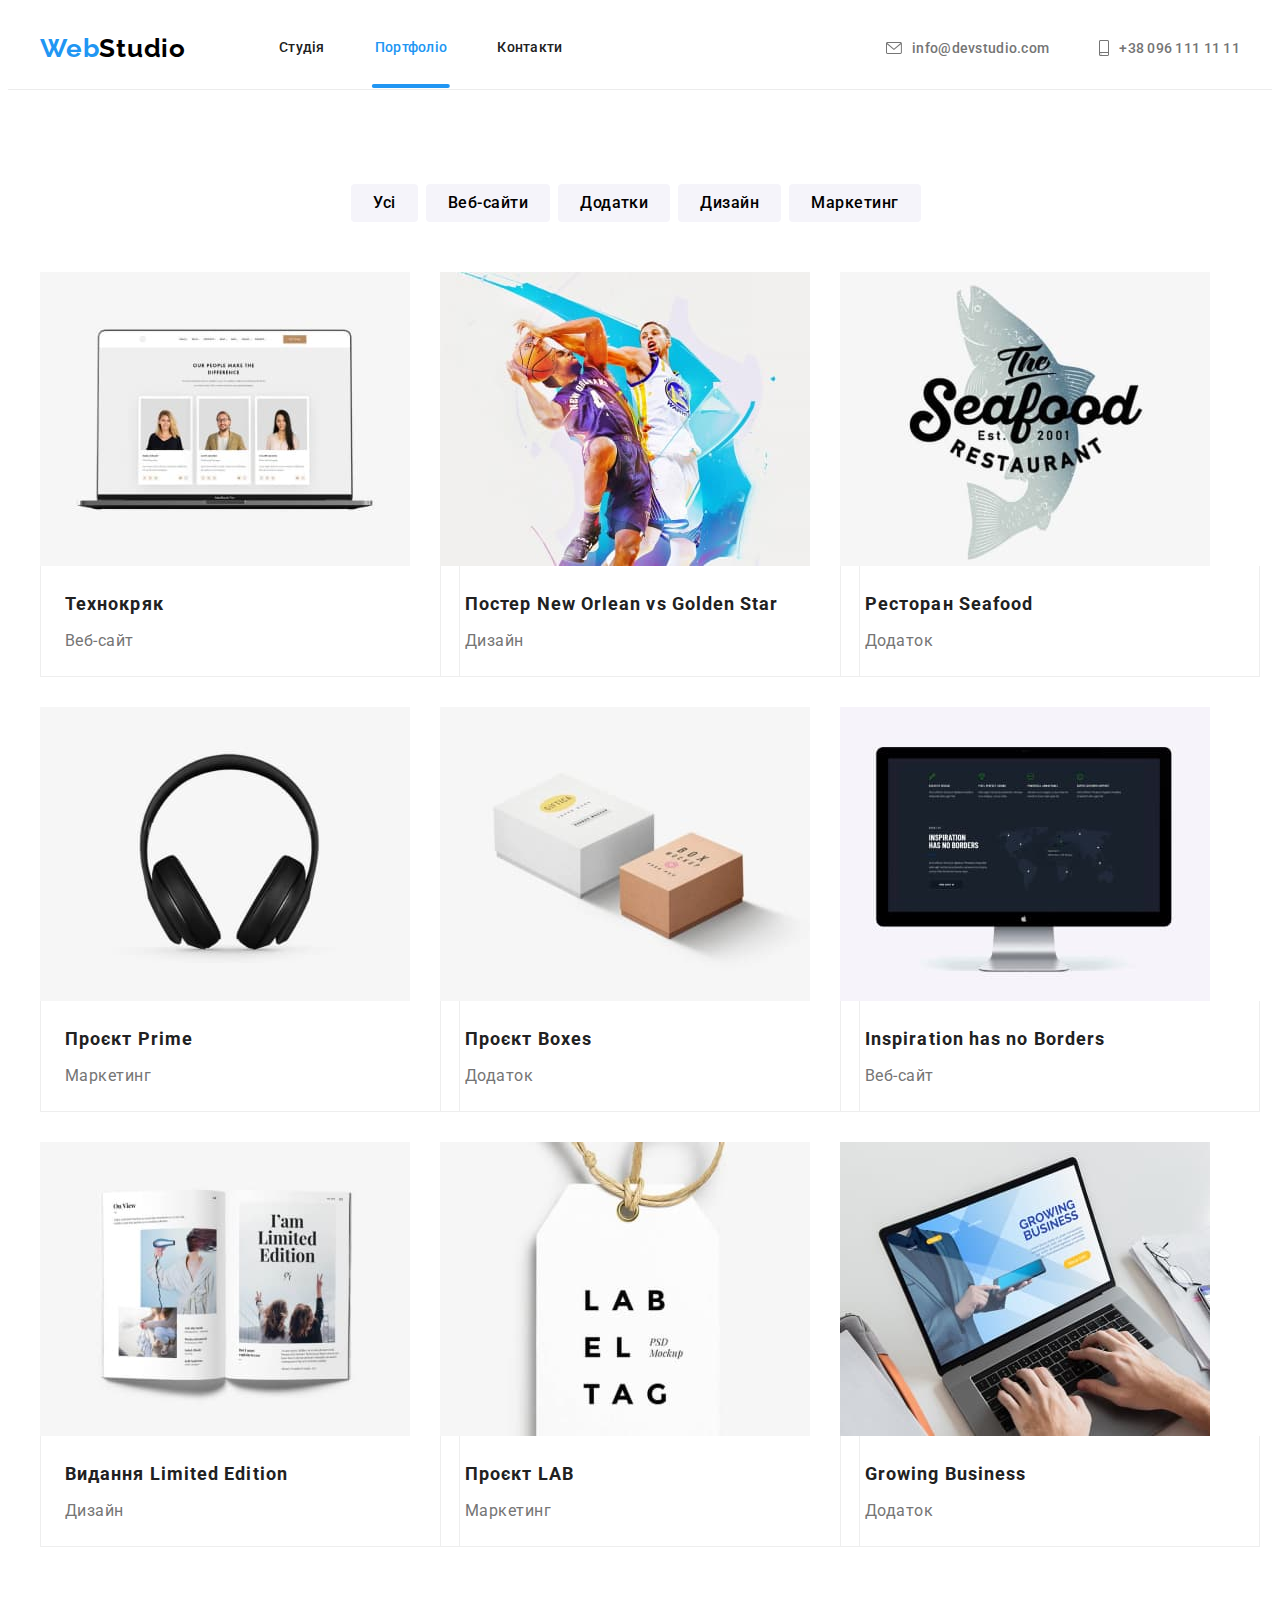
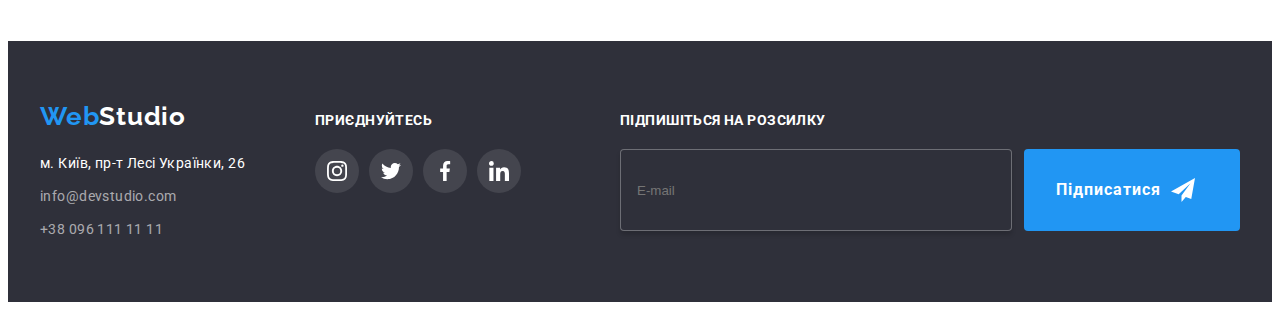
==== commit 250aeb45: "BEM portfolio" ====
--- a/portfolio.html
+++ b/portfolio.html
@@ -15,7 +15,7 @@
      <header class="header">
         <div class="header__container container">
     <nav class="nav">
-    <a href="" lang="en" class="link logo"><span class="logo__part">Web</span>Studio</a>
+        <a href="" lang="en" class="nav__logo link"><span class="nav__logo-part">Web</span>Studio</a>
     <ul class="list__nav list ">
     <li class="nav__item"><a href="./index.html" class="nav__link link">Студія</a></li>
     <li class="nav__item"><a href="./portfolio.html" class="nav__link nav__link-current link">Портфоліо</a></li>
@@ -33,123 +33,123 @@
 </div>
 </header>
         <main>
-            <section class="section filter">
-            <div class="container container-portfolio">
-    <h1 class="vissualy-hidden">Портфоліо</h1>
-    <ul class="list list-filter-btn">
-        <li class="item-filter"><button class="button button-portfolio" type="button">Усі</button></li>
-        <li class="item-filter"><button class="button button-portfolio" type="button">Веб-сайти</button></li>
-        <li class="item-filter"><button class="button button-portfolio" type="button">Додатки</button></li>
-        <li class="item-filter"><button class="button button-portfolio" type="button">Дизайн</button></li>
-        <li class="item-filter"><button class="button button-portfolio" type="button">Маркетинг</button></li>
+            <section class=" portfolio section">
+            <div class="portfolio__container container">
+    <h1 class="title-vissualy-hidden">Портфоліо</h1>
+    <ul class="portfolio__list list">
+        <li class="portfolio__item"><button class="portfolio__button button" type="button">Усі</button></li>
+        <li class="portfolio__item"><button class="portfolio__button button" type="button">Веб-сайти</button></li>
+        <li class="portfolio__item"><button class="portfolio__button button" type="button">Додатки</button></li>
+        <li class="portfolio__item"><button class="portfolio__button button" type="button">Дизайн</button></li>
+        <li class="portfolio__item"><button class="portfolio__button button" type="button">Маркетинг</button></li>
     </ul>
-    <ul class="list list-filter">
-        <li class="list-item-filter">
-            <div class="filter-thumb">
-            <img class="filter-img" src="./image/portfolio/img1.jpg" alt="Веб-сайт" width="370" height="294">
-            <div class="overlay">
-                <p class="overlay-text">Ресурс пропонує комплексні пропозиції з різним рівнем функціоналу та сервісів. Все це дозволить відвідувачу отримати вичерпні відомості про компанію чи приватну особу.</p>
-            </div>
-        </div>
-           <div class="card-portfolio">
-            <h3 class="filter-caption">Технокряк</h3>
-            <p class="filter-text">Веб-сайт</p>
-        </div>
-        </li>
-        <li class="list-item-filter">
-            <div class="filter-thumb">
-            <img class="filter-img" src="./image/portfolio/img2.jpg" alt="Постер"  width="370" height="294">
-            <div class="overlay">
-                <p class="overlay-text">Ресурс пропонує комплексні пропозиції з різним рівнем функціоналу та сервісів. Все це дозволить відвідувачу отримати вичерпні відомості про компанію чи приватну особу.</p>
-            </div>
-        </div>
-            <div class="card-portfolio">
-            <h3 class="filter-caption">Постер <span lang="en"> New Orlean vs Golden Star </span></h3>
-            <p class="filter-text">Дизайн</p>
-        </div>
-        </li>
-        <li class="list-item-filter">
-            <div class="filter-thumb">
-            <img class="filter-img" src="./image/portfolio/img3.jpg" alt="Емблема"  width="370" height="294">
-            <div class="overlay">
-                <p class="overlay-text">Ресурс пропонує комплексні пропозиції з різним рівнем функціоналу та сервісів. Все це дозволить відвідувачу отримати вичерпні відомості про компанію чи приватну особу.</p>
-            </div>
-        </div>
-            <div class="card-portfolio">
-            <h3 class="filter-caption">Ресторан <span lang="en">Seafood</span></h3>
-            <p class="filter-text">Додаток</p>
-        </div>
-        </li>
-        <li class="list-item-filter">
-            <div class="filter-thumb">
-            <img class="filter-img" src="./image/portfolio/img4.jpg" alt="Навушники"  width="370" height="294">
-            <div class="overlay">
-                <p class="overlay-text">Ресурс пропонує комплексні пропозиції з різним рівнем функціоналу та сервісів. Все це дозволить відвідувачу отримати вичерпні відомості про компанію чи приватну особу.</p>
-            </div>
-        </div>
-            <div class="card-portfolio">
-            <h3 class="filter-caption">Проєкт <span lang="en">Prime</span></h3>
-            <p class="filter-text">Маркетинг</p>
-        </div>
-        </li>
-        <li class="list-item-filter">
-            <div class="filter-thumb">
-            <img class="filter-img" src="./image/portfolio/img5.jpg" alt="Книги" width="370" height="294">
-            <div class="overlay">
-                <p class="overlay-text">Ресурс пропонує комплексні пропозиції з різним рівнем функціоналу та сервісів. Все це дозволить відвідувачу отримати вичерпні відомості про компанію чи приватну особу.</p>
-            </div>
-        </div>
-            <div class="card-portfolio">
-            <h3 class="filter-caption">Проєкт  <span lang="en">Boxes</span></h3>
-            <p class="filter-text">Додаток</p>
-        </div>
-        </li>
-        <li class="list-item-filter">
-            <div class="filter-thumb">
-            <img class="filter-img" src="./image/portfolio/img6.jpg" alt="Монітор" width="370" height="294">
-            <div class="overlay">
-                <p class="overlay-text">Ресурс пропонує комплексні пропозиції з різним рівнем функціоналу та сервісів. Все це дозволить відвідувачу отримати вичерпні відомості про компанію чи приватну особу.</p>
-            </div>
-        </div>
-            <div class="card-portfolio">
-            <h3 class="filter-caption" lang="en">Inspiration has no Borders</h3>
-            <p class="filter-text">Веб-сайт</p>
-        </div>
-        </li>
-        <li class="list-item-filter">
-            <div class="filter-thumb">
-            <img class="filter-img" src="./image/portfolio/img7.jpg" alt="Книга" width="370" height="294">
-            <div class="overlay">
-                <p class="overlay-text">Ресурс пропонує комплексні пропозиції з різним рівнем функціоналу та сервісів. Все це дозволить відвідувачу отримати вичерпні відомості про компанію чи приватну особу.</p>
-            </div>
-        </div>
-            <div class="card-portfolio">
-            <h3 class="filter-caption">Видання <span lang="en">Limited Edition</span></h3>
-            <p class="filter-text">Дизайн</p>
+    <ul class="filter list">
+        <li class="filter__item">
+            <div class="filter__thumb">
+            <img class="filter__img" src="./image/portfolio/img1.jpg" alt="Веб-сайт" width="370" height="294">
+            <div class="overlay">
+                <p class="overlay__text">Ресурс пропонує комплексні пропозиції з різним рівнем функціоналу та сервісів. Все це дозволить відвідувачу отримати вичерпні відомості про компанію чи приватну особу.</p>
+            </div>
+        </div>
+           <div class="filter__card">
+            <h3 class="filter__undertitle">Технокряк</h3>
+            <p class="filter__text">Веб-сайт</p>
+        </div>
+        </li>
+        <li class="filter__item">
+            <div class="filter__thumb">
+            <img class="filter__img" src="./image/portfolio/img2.jpg" alt="Постер"  width="370" height="294">
+            <div class="overlay">
+                <p class="overlay__text">Ресурс пропонує комплексні пропозиції з різним рівнем функціоналу та сервісів. Все це дозволить відвідувачу отримати вичерпні відомості про компанію чи приватну особу.</p>
+            </div>
+        </div>
+            <div class="filter__card">
+            <h3 class="filter__undertitle">Постер <span lang="en"> New Orlean vs Golden Star </span></h3>
+            <p class="filter__text">Дизайн</p>
+        </div>
+        </li>
+        <li class="filter__item">
+            <div class="filter__thumb">
+            <img class="filter__img" src="./image/portfolio/img3.jpg" alt="Емблема"  width="370" height="294">
+            <div class="overlay">
+                <p class="overlay__text">Ресурс пропонує комплексні пропозиції з різним рівнем функціоналу та сервісів. Все це дозволить відвідувачу отримати вичерпні відомості про компанію чи приватну особу.</p>
+            </div>
+        </div>
+            <div class="filter__card">
+            <h3 class="filter__undertitle">Ресторан <span lang="en">Seafood</span></h3>
+            <p class="filter__text">Додаток</p>
+        </div>
+        </li>
+        <li class="filter__item">
+            <div class="filter__thumb">
+            <img class="filter__img" src="./image/portfolio/img4.jpg" alt="Навушники"  width="370" height="294">
+            <div class="overlay">
+                <p class="overlay__text">Ресурс пропонує комплексні пропозиції з різним рівнем функціоналу та сервісів. Все це дозволить відвідувачу отримати вичерпні відомості про компанію чи приватну особу.</p>
+            </div>
+        </div>
+            <div class="filter__card">
+            <h3 class="filter__undertitle">Проєкт <span lang="en">Prime</span></h3>
+            <p class="filter__text">Маркетинг</p>
+        </div>
+        </li>
+        <li class="filter__item">
+            <div class="filter__thumb">
+            <img class="filter__img" src="./image/portfolio/img5.jpg" alt="Книги" width="370" height="294">
+            <div class="overlay">
+                <p class="overlay__text">Ресурс пропонує комплексні пропозиції з різним рівнем функціоналу та сервісів. Все це дозволить відвідувачу отримати вичерпні відомості про компанію чи приватну особу.</p>
+            </div>
+        </div>
+            <div class="filter__card">
+            <h3 class="filter__undertitle">Проєкт  <span lang="en">Boxes</span></h3>
+            <p class="filter__text">Додаток</p>
+        </div>
+        </li>
+        <li class="filter__item">
+            <div class="filter__thumb">
+            <img class="filter__img" src="./image/portfolio/img6.jpg" alt="Монітор" width="370" height="294">
+            <div class="overlay">
+                <p class="overlay__text">Ресурс пропонує комплексні пропозиції з різним рівнем функціоналу та сервісів. Все це дозволить відвідувачу отримати вичерпні відомості про компанію чи приватну особу.</p>
+            </div>
+        </div>
+            <div class="filter__card">
+            <h3 class="filter__undertitle" lang="en">Inspiration has no Borders</h3>
+            <p class="filter__text">Веб-сайт</p>
+        </div>
+        </li>
+        <li class="filter__item">
+            <div class="filter__thumb">
+            <img class="filter__img" src="./image/portfolio/img7.jpg" alt="Книга" width="370" height="294">
+            <div class="overlay">
+                <p class="overlay__text">Ресурс пропонує комплексні пропозиції з різним рівнем функціоналу та сервісів. Все це дозволить відвідувачу отримати вичерпні відомості про компанію чи приватну особу.</p>
+            </div>
+        </div>
+            <div class="filter__card">
+            <h3 class="filter__undertitle">Видання <span lang="en">Limited Edition</span></h3>
+            <p class="filter__text">Дизайн</p>
        </div>
         </li>
-        <li class="list-item-filter">
-            <div class="filter-thumb">
-            <img class="filter-img" src="./image/portfolio/img8.jpg" alt="Фото" width="370" height="294">
-            <div class="overlay">
-                <p class="overlay-text">Ресурс пропонує комплексні пропозиції з різним рівнем функціоналу та сервісів. Все це дозволить відвідувачу отримати вичерпні відомості про компанію чи приватну особу.</p>
-            </div>
-        </div>
-            <div class="card-portfolio">
-            <h3 class="filter-caption">Проєкт <span lang="en">LAB</span></h3>
-            <p class="filter-text">Маркетинг</p>
-        </div>
-        </li>
-        <li class="list-item-filter">
-            <div class="filter-thumb">
-            <img class="filter-img" src="./image/portfolio/img9.jpg" alt="Ноутбук" width="370" height="294">
-            <div class="overlay">
-                <p class="overlay-text">Ресурс пропонує комплексні пропозиції з різним рівнем функціоналу та сервісів. Все це дозволить відвідувачу отримати вичерпні відомості про компанію чи приватну особу.</p>
-            </div>
-        </div>
-            <div class="card-portfolio">
-            <h3 class="filter-caption" lang="en">Growing Business</h3>
-            <p class="filter-text">Додаток</p>
+        <li class="filter__item">
+            <div class="filter__thumb">
+            <img class="filter__img" src="./image/portfolio/img8.jpg" alt="Фото" width="370" height="294">
+            <div class="overlay">
+                <p class="overlay__text">Ресурс пропонує комплексні пропозиції з різним рівнем функціоналу та сервісів. Все це дозволить відвідувачу отримати вичерпні відомості про компанію чи приватну особу.</p>
+            </div>
+        </div>
+            <div class="filter__card">
+            <h3 class="filter__undertitle">Проєкт <span lang="en">LAB</span></h3>
+            <p class="filter__text">Маркетинг</p>
+        </div>
+        </li>
+        <li class="filter__item">
+            <div class="filter__thumb">
+            <img class="filter__img" src="./image/portfolio/img9.jpg" alt="Ноутбук" width="370" height="294">
+            <div class="overlay">
+                <p class="overlay__text">Ресурс пропонує комплексні пропозиції з різним рівнем функціоналу та сервісів. Все це дозволить відвідувачу отримати вичерпні відомості про компанію чи приватну особу.</p>
+            </div>
+        </div>
+            <div class="filter__card">
+            <h3 class="filter__undertitle" lang="en">Growing Business</h3>
+            <p class="filter__text">Додаток</p>
         </div>
         </li>
     </ul>
@@ -158,59 +158,58 @@
 </main>
 <!----------FOOTER------->
 <footer class="footer">
-    <div class="container footer-container">
-        <div class="adress-container">
-    <a href="./index.html" class="link footer-link" lang="en"> <span class="footer-logo">Web</span>Studio</a>
-    <address>
-        <ul class="list list-footer">
-            <li class="list-footer-item"><a class="link footer-link-nav" href="https://goo.gl/maps/DCdvdgWx7HsUr94s7" rel="noopener noreferrer nofollow">м. Київ, пр-т Лесі Українки, 26</a></li>
-            <li class="list-footer-item"><a class="link footer-contact" href="mailto:info@devstudio.com">info@devstudio.com</a></li>
-            <li class="list-footer-item"><a class="link footer-contact" href="tel:+380961111111">+38 096 111 11 11</a></li>
+    <div class="footer__container container">
+        <div >
+        <a href="./index.html" class="footer__logo link" lang="en"> <span class="footer__logo-part">Web</span>Studio</a>
+        <address>
+            <ul class="footer__list list">
+                <li class="footer__item"><a class="footer__link-nav link" href="https://goo.gl/maps/DCdvdgWx7HsUr94s7" rel="noopener noreferrer nofollow">м. Київ, пр-т Лесі Українки, 26</a></li>
+                <li class="footer__item"><a class="footer__link-contact link" href="mailto:info@devstudio.com">info@devstudio.com</a></li>
+                <li class="footer__item"><a class="footer__link-contact link" href="tel:+380961111111">+38 096 111 11 11</a></li>
+            </ul>
+        </address>
+        </div>
+        <div class="join">
+        <p class="join__text">Приєднуйтесь</p>
+        <ul class="join__list list">
+                <li class="join__item">
+                    <a class="join__link link" href="" target="_blank"  rel="noopener noreferrer nofollow" aria-label="іконка instagram" >
+                        <svg class="join__icon" width="20" height="20" aria-label="іконка instagram"> <use href="./icons.svg#instagram"></use></svg>
+                    </a>
+                </li>
+                <li class="join__item">
+                    <a class="join__link link" href="" target="_blank"  rel="noopener noreferrer nofollow" aria-label="іконка twiter" >
+                        <svg class="join__icon" width="20" height="20" aria-label="іконка twiter"> <use href="./icons.svg#twiter"></use></svg>
+                    </a>
+                </li>
+                <li class="join__item">
+                    <a class="join__link link" href="" target="_blank"  rel="noopener noreferrer nofollow" aria-label="іконка facebook" >
+                        <svg class="join__icon" width="20" height="20" aria-label="іконка facebook"> <use href="./icons.svg#facebook"></use></svg>
+                    </a>
+                </li>
+                <li class="join__item">
+                    <a class="join__link link" href="" target="_blank"  rel="noopener noreferrer nofollow" aria-label="іконка linkedin" >
+                        <svg class="join__icon" width="20" height="20" aria-label="іконка linkedin"> <use href="./icons.svg#linkedin"></use></svg>
+                    </a>
+                </li>            
         </ul>
-    </address>
-</div>
-    <div class="join">
-        <p class="text-join">Приєднуйтесь</p>
-        <ul class="list list-join">
-                <li class="list-item-join">
-                    <a class="link link-join" href="" target="_blank"  rel="noopener noreferrer nofollow" aria-label="іконка instagram" >
-                        <svg class="icon-join" width="20" height="20" aria-label="іконка instagram"> <use href="./icons.svg#instagram"></use></svg>
-                    </a>
-                </li>
-                <li class="list-item-join">
-                    <a class="link link-join" href="" target="_blank"  rel="noopener noreferrer nofollow" aria-label="іконка twiter" >
-                        <svg class="icon-join" width="20" height="20" aria-label="іконка twiter"> <use href="./icons.svg#twiter"></use></svg>
-                    </a>
-                </li>
-                <li class="list-item-join">
-                    <a class="link link-join" href="" target="_blank"  rel="noopener noreferrer nofollow" aria-label="іконка facebook" >
-                        <svg class="icon-join" width="20" height="20" aria-label="іконка facebook"> <use href="./icons.svg#facebook"></use></svg>
-                    </a>
-                </li>
-                <li class="list-item-join">
-                    <a class="link link-join" href="" target="_blank"  rel="noopener noreferrer nofollow" aria-label="іконка linkedin" >
-                        <svg class="icon-join" width="20" height="20" aria-label="іконка linkedin"> <use href="./icons.svg#linkedin"></use></svg>
-                    </a>
-                </li>            
-         </ul>
     </div>
-    <div class="container-subscribe">
-        <p class="text-subscribe" >Підпишіться на розсилку</p>
-        <form class="form-subscribe" name="form-subscribe">
-            <label class="group-subscribe">
-            <input  
-                class="field-subscribe" 
-                type="email" 
-                name="user-mail" 
-                placeholder="E-mail"
-                required>
-           <!-- <span class="label-subscribe" lang="en">E-mail</span>  -->
-        </label>
-    <button class="button button-subscribe" type="submit"> Підписатися
-        <svg class="icon-subscribe" width="24" height="24" aria-label="іконка subscribe"> <use href="./icons.svg#icon-icon-send"></use></svg>
-    </button>
-        </form>
-    </div>
+<div class="subscribe__container">
+    <p class="subscribe__text" >Підпишіться на розсилку</p>
+    <form class="subscribe__form" name="form-subscribe">
+        <label class="subscribe__group">
+        <input  
+            class="subscribe__field" 
+            type="email" 
+            name="user-mail" 
+            placeholder="E-mail"
+            required>
+    </label>
+<button class="subscribe__button button" type="submit"> Підписатися
+    <svg class="subscribe__icon" width="24" height="24" aria-label="іконка subscribe"> <use href="./icons.svg#icon-icon-send"></use></svg>
+</button>
+    </form>
+</div>
 </div>
 </footer>
 </body>
--- a/css/style.css
+++ b/css/style.css
@@ -58,19 +58,30 @@
     outline-offset: -2px;*/
     }
     
-    button {
+    .button {
     display: inline-block;
     cursor: pointer;
     border: transparent;
     }
     
     .section__title {
-        font-size: 36px;
-        line-height: 1.14;
-        text-align: center;
-        letter-spacing: 0.03em;
-        }
-    
+    font-size: 36px;
+    line-height: 1.14;
+    text-align: center;
+    letter-spacing: 0.03em;
+    }
+    .title-vissualy-hidden{
+    position: absolute;
+    white-space: nowrap;
+    width: 1px;
+    height: 1px;
+    overflow: hidden;
+    border: 0;
+    padding: 0;
+    clip: rect(0 0 0 0);
+    clip-path: inset(50%);
+    margin: -1px;
+    }
     /*---------HEADER--------*/
     .header {
     border-bottom: 1px solid #ECECEC;
@@ -233,18 +244,7 @@
     .feature__container {
     display: flex;
     }
-    .feature__title-vissualy-hidden{
-    position: absolute;
-    white-space: nowrap;
-    width: 1px;
-    height: 1px;
-    overflow: hidden;
-    border: 0;
-    padding: 0;
-    clip: rect(0 0 0 0);
-    clip-path: inset(50%);
-    margin: -1px;
-    }
+    
     .feature__list{
     display: flex;
     }
@@ -499,16 +499,16 @@
     text-transform: uppercase;
     color: var(--text-color-light);
     }
-    .list-join{
+    .join__list{
     display: flex;
     gap: 10px;
     align-items: center;    
     }
-    .list-item-join{
+    .join__item{
     width: 44px;
     height: 44px;
     }
-    .link-join{
+    .join__link{
     display: flex; 
     width: 100%;
     height: 100%;
@@ -520,17 +520,17 @@
 
     transition:background-color 250ms cubic-bezier(0.4,0,0.2,1);
     }
-    .link-join:hover,
-    .link-join:focus{
+    .join__link:hover,
+    .join__link:focus{
     background-color: var(--accent-color);
     }
-    .icon-join{
+    .join__icon{
     fill:currentColor;
     }
-    .container-subscribe{
+    .subscribe__container{
     margin-left: auto;
     }
-    .text-subscribe{ 
+    .subscribe__text{ 
     width: 207px; 
     margin-bottom: 20px;
 
@@ -541,11 +541,11 @@
     text-transform: uppercase;
     color: #FFFFFF;
     }
-    .form-subscribe {
+    .subscribe__form {
     display: flex;
     gap: 12px;
     }
-    .field-subscribe{
+    .subscribe__field{
     width: 358px;
     height: 50px;
     padding: 15px 16px;
@@ -558,7 +558,7 @@
     box-shadow: 0px 4px 4px rgba(0, 0, 0, 0.15);
     }
 
-    .button-subscribe{
+    .subscribe__button{
     gap: 10px;
     border-radius: 4px;
     padding: 10px 32px;
@@ -578,11 +578,11 @@
     background:var(--accent-color);
     transition: box-shadow 250ms cubic-bezier(0.4,0,0.2,1);
     }
-    .button-subscribe:hover,
-    .button-subscribe:focus{
+    .subscribe__button:hover,
+    .subscribe__button:focus{
     box-shadow: 0px 4px 4px rgba(0, 0, 0, 0.15);
     }
-    .icon-subscribe{
+    .subscribe__icon{
     fill: currentColor;
     }
 
@@ -611,7 +611,16 @@
     background-color: var(--text-color-light);
     border-radius: 4px;
     }
-    .modal-button{
+    .backdrop.is-hidden{
+     opacity: 0;
+    visibility: hidden;
+    pointer-events: none;   
+    }
+    .backdrop.is-hidden.modal{
+    opacity: 0;
+    transform: translate(-50%,70%); 
+    }
+    .modal__button{
     position: absolute;
     padding: 0;
     top: 8px;
@@ -624,28 +633,16 @@
     background-color: #FFFFFF;
     color:#000000;
     }
-    .icon-close{
+    .modal__icon-close{
     display: block;
     margin: 0 auto;
     fill: currentColor;
     transition: color 250ms cubic-bezier(0.4,0,0.2,1);
     }
-    
-    .icon-close:hover{
+    .modal__icon-close:hover{
     color: var(--accent-color); 
     }
-    .backdrop.is-hidden{
-    opacity: 0;
-    visibility: hidden;
-    pointer-events: none;
-        
-    }
-    .backdrop.is-hidden.modal{
-    opacity: 0;
-    transform: translate(-50%,70%); 
-    }
-    
-    .modal-label{
+    .modal__label{
     display: block;
     width: 448px;
     margin-bottom: 12px;
@@ -657,11 +654,11 @@
     letter-spacing: 0.03em;
     color: #212121;
     }
-    .modal-form-group{
+    .form__group{
     margin-bottom: 20px;
     }
-    .modal-form-label {
-        display: block;
+    .form__label {
+    display: block;
     margin-bottom: 4px;
       
     font-size: 12px;
@@ -669,11 +666,11 @@
     letter-spacing: 0.01em;
     color: #757575;
     }
-    .modal-form-wrapper {
+    .form__wrapper {
     position: relative;
     margin-bottom: 10px;
     }
-    .modal-form-field {
+    .form__field {
     width: 100%;
     height: 40px;
     padding-left: 42px;
@@ -685,20 +682,19 @@
     outline: 1px solid transparent;
     transition: outline 250ms cubic-bezier(0.4,0,0.2,1);
     }
-    .modal-form-field:focus {
+    .form__field:focus {
     outline-color: var(--accent-color);
     }
-    .icon-form {
+    .form__icon {
     position: absolute;
     top: 50%;
     left: 12px;
     transform: translateY(-50%);
-
-    }
-    .modal-form-field:focus + .icon-form {
+    }
+    .form__field:focus + .form__icon {
     fill: var(--accent-color);
     }
-    .modal-form-message{
+    .form__message{
     width: 100%;
     height: 120px;
     padding: 16px 12px;
@@ -716,13 +712,13 @@
     transition: border 250ms cubic-bezier(0.4,0,0.2,1);
     }
 
-    .modal-form-message:focus{
+    .form__message:focus{
     border: 1px solid var(--accent-color);
     }
-    .modal-form-message:focus::placeholder{
+    .form__message:focus::placeholder{
     opacity: 0;
     }
-    .modal-form-agreement{
+    .agreement{
         position: relative;
         display: flex;
         justify-content: center;
@@ -730,19 +726,7 @@
         gap: 7px;
         margin-bottom: 30px;
     }
-    .agreement-label{
-        font-size: 14px;
-        line-height: 1.71;
-        letter-spacing: 0.03em;
-        color:var(--text-color-paragraf);
-    }
-    .link-agreement{
-        text-decoration-line: underline;
-        text-underline-offset: 3px;
-        color: #2196F3;
-        text-shadow: 0px 4px 4px rgba(0, 0, 0, 0.25);
-    }
-    .modal-form-checkbox{
+    .agreement__checkbox{
         display: block;
         appearance: none;
         margin: 0;
@@ -758,12 +742,12 @@
         box-shadow: 0px 4px 4px rgba(0, 0, 0, 0.25);
         transition: outline-color 250ms cubic-bezier(0.4,0,0.2,1), background-color 250ms cubic-bezier(0.4,0,0.2,1);;
     }
-    .modal-form-checkbox:checked{
+    .agreement__checkbox:checked{
         background-color: var(--accent-color);
         outline-color: var(--accent-color);
         /* background-image: url("data:image/svg+xml,%3Csvg width='13' height='10' viewBox='0 0 13 10' fill='none' xmlns='http://www.w3.org/2000/svg'%3E%3Cpath d='M1.95703 4.75166L1.88825 4.68604L1.81923 4.75141L0.93123 5.59258L0.854858 5.66492L0.930974 5.73753L4.42671 9.07236L4.49574 9.1382L4.56476 9.07236L12.069 1.91352L12.1449 1.84116L12.069 1.76881L11.1873 0.927644L11.1183 0.861826L11.0493 0.927611L4.49577 7.17353L1.95703 4.75166Z' fill='white' stroke='white' stroke-width='0.2'/%3E%3C/svg%3E"); */
     }
-    .icon-checkbox{
+    .agreement__icon{
         display: block;
         position: absolute;
         top: 50%;
@@ -774,10 +758,22 @@
         pointer-events: none;
         transition: opacity 250ms cubic-bezier(0.4,0,0.2,1);
     }
-    .modal-form-checkbox:checked + .icon-checkbox{
+    .agreement__checkbox:checked + .agreement__icon{
         opacity: 1;   
     }
-    .modal-form-button{
+    .agreement__label{
+        font-size: 14px;
+        line-height: 1.71;
+        letter-spacing: 0.03em;
+        color:var(--text-color-paragraf);
+    }
+    .agreement__link{
+        text-decoration-line: underline;
+        text-underline-offset: 3px;
+        color: #2196F3;
+        text-shadow: 0px 4px 4px rgba(0, 0, 0, 0.25);
+    }
+    .agreement__button{
         display: flex;
        margin-right: auto;
        margin-left: auto;
@@ -798,18 +794,21 @@
         background:var(--accent-color);
         transition: box-shadow 250ms cubic-bezier(0.4,0,0.2,1);
     }
-    .button-subscribe:hover,
-    .button-subscribe:focus{
+    .agreement__button:hover,
+    .agreement__button:focus{
     box-shadow: 0px 4px 4px rgba(0, 0, 0, 0.15);
     }
     /*---------PORTFOLIO------------*/
    
-    .list-filter-btn{
+    .portfolio__list {
     display: flex;
    justify-content: center;
    margin-bottom: 50px;
     }
-    .button-portfolio{
+    .portfolio__item{
+    margin-right: 8px;
+    }
+    .portfolio__button{
     padding:6px 22px;
    
     font-family: inherit;
@@ -827,41 +826,37 @@
     .item-filter:focus{
         box-shadow: 0px 3px 1px rgba(0, 0, 0, 0.1), 0px 1px 2px rgba(0, 0, 0, 0.08), 0px 2px 2px rgba(0, 0, 0, 0.12);
     } */
-    .item-filter{
-    margin-right: 8px;
-    }
-    
-    .button-portfolio:hover,
-    .button-portfolio:focus{
+   
+    
+    .portfolio__button:hover,
+    .portfolio__button:focus{
     background-color: var(--accent-color);
     color: var(--text-color-light);
     box-shadow: 0px 3px 1px rgba(0, 0, 0, 0.1), 0px 1px 2px rgba(0, 0, 0, 0.08), 0px 2px 2px rgba(0, 0, 0, 0.12);
     }
-    .list-filter{
+    .filter{
     display: flex;
     flex-wrap: wrap;
     
     }
-    .list-item-filter{
-       
-        width: 370px;
-        margin-bottom: 30px;
-        margin-right: 30px;
-
-        transition:box-shadow 250ms cubic-bezier(0.4,0,0.2,1);
-      
-    }
-    .list-item-filter:nth-last-child(-n+3){
+    .filter__item{
+    width: 370px;
+    margin-bottom: 30px;
+    margin-right: 30px;
+
+    transition:box-shadow 250ms cubic-bezier(0.4,0,0.2,1);  
+    }
+    .filter__item:nth-last-child(-n+3){
         margin-bottom: 0px; 
     }
-    .list-item-filter:nth-child(3n){
+    .filter__item:nth-child(3n){
         margin-right: 0px;
     }
-    .list-item-filter:hover,
-    .list-item-filter:focus{
+    .filter__item:hover,
+    .filter__item:focus{
          box-shadow: 0px 4px 4px rgba(0, 0, 0, 0.25);
     }
-    .filter-thumb{
+    .filter__thumb{
         position: relative;
         overflow: hidden;
     }   
@@ -882,33 +877,33 @@
 
         transition: transform 250ms cubic-bezier(0.4,0,0.2,1);
     }
-    .overlay-text{
-font-weight: 400;
-font-size: 18px;
-line-height: 1.56;
-letter-spacing: 0.03em;
-color: #FFFFFF;
-
-    }
-    .list-item-filter:hover .overlay{
-        transform:translateY(0); 
+    .overlay__text{
+    font-weight: 400;
+    font-size: 18px;
+    line-height: 1.56;
+    letter-spacing: 0.03em;
+    color: #FFFFFF;
+
+    }
+    .filter__item:hover .overlay{
+    transform:translateY(0); 
           
     }
-   .card-portfolio{
+   .filter__card{
     width: 370px;
     padding: 20px 24px; 
     border: 1px solid #EEEEEE;  
     border-top: none;
    }
     
-    .filter-caption {
+    .filter__undertitle {
     margin-bottom: 4px;
 
     font-size: 18px;
     line-height: 2;
     letter-spacing: 0.06em;
     }
-    .filter-text {
+    .filter__text {
     font-size: 16px;
     line-height: 1.88;
     letter-spacing: 0.03em;
